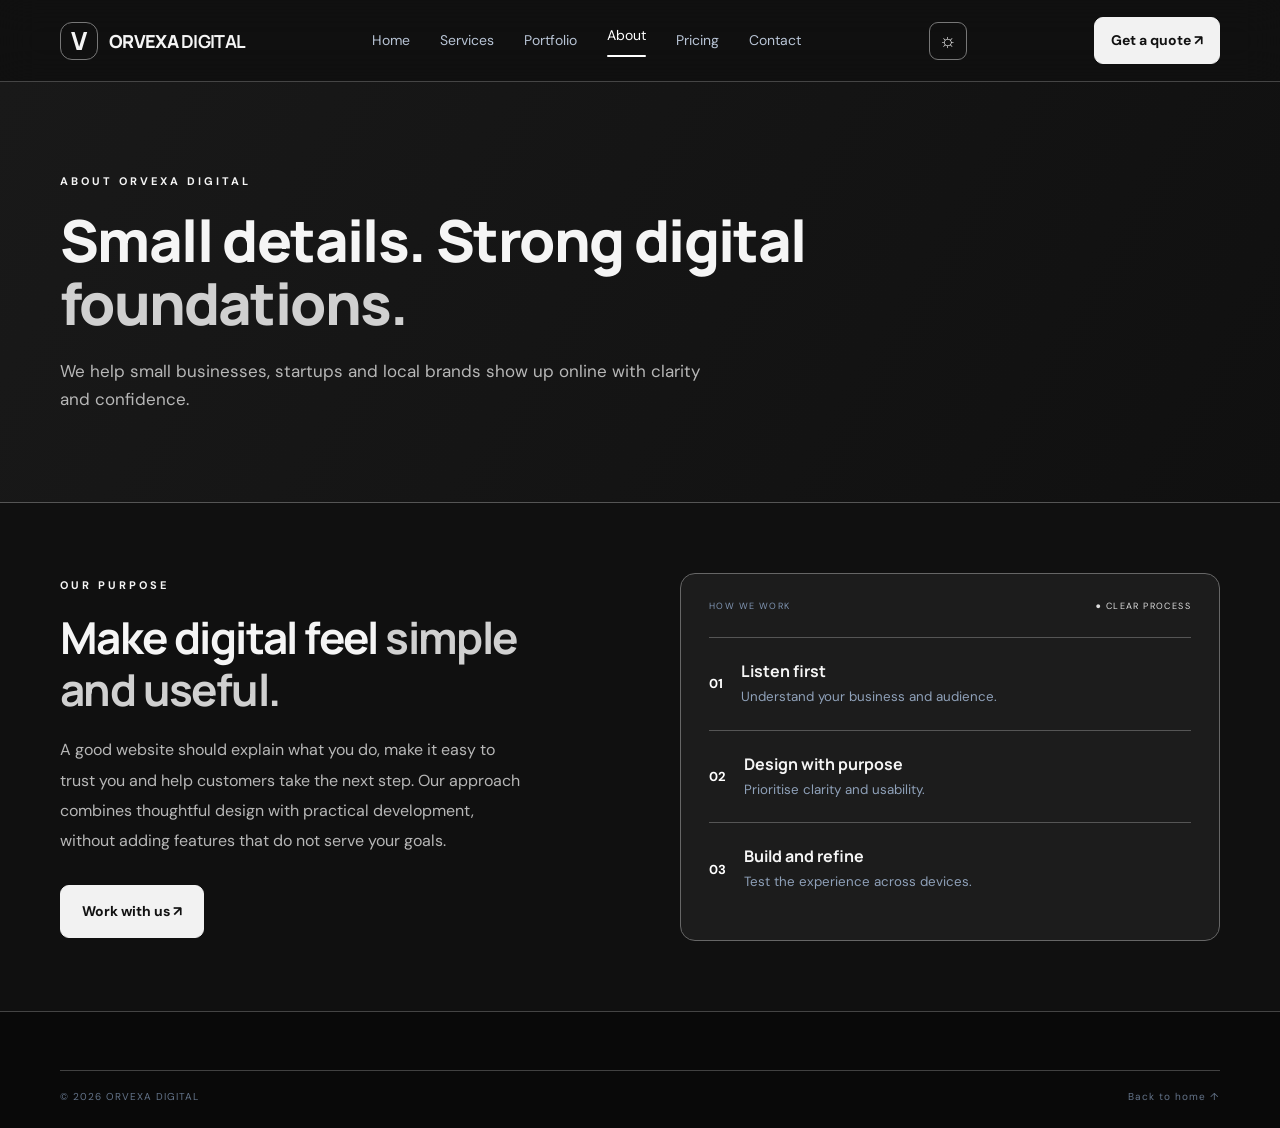
==== about.html @ 4637d547 "Refresh website live coding assets" ====
<!doctype html><html lang="en"><head><meta charset="utf-8"><meta name="viewport" content="width=device-width, initial-scale=1"><meta name="description" content="Learn about ORVEXA DIGITAL and our practical approach to clear, user-friendly websites for growing businesses."><meta name="theme-color" content="#111111"><meta property="og:type" content="website"><meta property="og:site_name" content="ORVEXA DIGITAL"><meta property="og:title" content="Learn about ORVEXA DIGITAL and our practical approach to clear, user-friendly websites for growing businesses"><meta property="og:description" content="Learn about ORVEXA DIGITAL and our practical approach to clear, user-friendly websites for growing businesses."><meta property="og:url" content="https://mobdev-jpg.github.io/business.web/about.html"><link rel="canonical" href="https://mobdev-jpg.github.io/business.web/about.html"><title>About | ORVEXA DIGITAL</title><link rel="stylesheet" href="style.css?v=20261104-live-code"><script src="script.js?v=20261104-live-code" defer></script></head><body><header class="site-header"><div class="container nav-wrap"><a class="brand" href="index.html"><span class="brand-mark">V</span><span>ORVEXA <b>DIGITAL</b></span></a><button class="menu-toggle" aria-label="Open menu" aria-expanded="false">☰</button><nav class="nav-links"><a href="index.html">Home</a><a href="services.html">Services</a><a href="portfolio.html">Portfolio</a><a class="active" href="about.html">About</a><a href="pricing.html">Pricing</a><a href="contact.html">Contact</a></nav><button class="theme-toggle" type="button" aria-label="Switch to light theme" title="Switch theme">☼</button><a class="button button-small" href="contact.html">Get a quote ↗</a></div></header><main><section class="page-hero"><div class="container"><p class="eyebrow">ABOUT ORVEXA DIGITAL</p><h1>Small details. Strong digital <em>foundations.</em></h1><p>We help small businesses, startups and local brands show up online with clarity and confidence.</p></div></section><section class="content-section"><div class="container split-feature"><div><p class="eyebrow">OUR PURPOSE</p><h2>Make digital feel <em>simple and useful.</em></h2><p class="muted">A good website should explain what you do, make it easy to trust you and help customers take the next step. Our approach combines thoughtful design with practical development, without adding features that do not serve your goals.</p><a class="button" href="contact.html">Work with us ↗</a></div><div class="feature-panel"><div class="feature-panel-top"><span>HOW WE WORK</span><span class="live-dot">● CLEAR PROCESS</span></div><div class="feature-line"><b>01</b><div><strong>Listen first</strong><small>Understand your business and audience.</small></div></div><div class="feature-line"><b>02</b><div><strong>Design with purpose</strong><small>Prioritise clarity and usability.</small></div></div><div class="feature-line"><b>03</b><div><strong>Build and refine</strong><small>Test the experience across devices.</small></div></div></div></div></section></main><footer class="site-footer"><div class="container footer-bottom"><span>© <span data-year></span> ORVEXA DIGITAL</span><a href="index.html">Back to home ↑</a></div></footer>
</body></html>
---- style.css ----
@import url('https://fonts.googleapis.com/css2?family=DM+Sans:wght@400;500;600;700&family=Manrope:wght@400;500;600;700;800&display=swap');
:root{--bg:#080d18;--panel:#0d1626;--panel2:#101d31;--line:rgba(153,183,226,.14);--text:#f4f7fc;--muted:#9aa9bf;--blue:#3b82f6;--cyan:#25c5ff;--max:1160px}*{box-sizing:border-box}html{scroll-behavior:smooth}body{margin:0;background:var(--bg);color:var(--text);font-family:'DM Sans',sans-serif;line-height:1.65}a{color:inherit;text-decoration:none}.container{width:min(var(--max),calc(100% - 48px));margin:auto}.site-header{height:82px;position:sticky;top:0;z-index:20;background:rgba(8,13,24,.86);backdrop-filter:blur(18px);border-bottom:1px solid var(--line)}.nav-wrap{height:100%;display:flex;align-items:center;justify-content:space-between;gap:28px}.brand{display:inline-flex;align-items:center;gap:11px;font:800 18px Manrope,sans-serif;letter-spacing:-.7px;white-space:nowrap}.brand b{color:#55a4ff}.brand-mark{display:grid;place-items:center;width:38px;height:38px;border:1px solid #24599a;border-radius:12px;color:#48a1ff;font:800 25px Manrope;box-shadow:0 0 22px #1676e833}.nav-links{display:flex;gap:30px;align-items:center}.nav-links a{font-size:14px;color:#b8c4d5;transition:.2s}.nav-links a:hover,.nav-links a.active{color:#fff}.nav-links a.active:after{content:'';display:block;height:2px;background:var(--cyan);border-radius:3px;margin-top:7px}.button{display:inline-flex;align-items:center;justify-content:center;gap:22px;padding:14px 21px;border-radius:9px;background:linear-gradient(110deg,#1675ed,#258fff);color:white;font-weight:700;font-size:14px;box-shadow:0 8px 30px #0878ee30;transition:transform .2s,box-shadow .2s}.button:hover{transform:translateY(-3px);box-shadow:0 12px 34px #0878ee55}.button-small{padding:11px 16px}.button-ghost{background:transparent;border:1px solid #52647e;box-shadow:none}.button-light{background:#fff;color:#0b1424;box-shadow:none}.menu-toggle{display:none;background:none;border:0;color:white;font-size:25px}.hero{position:relative;overflow:hidden;padding:92px 0 26px;background:radial-gradient(ellipse at 78% 42%,#0b3671 0,transparent 36%),linear-gradient(120deg,#080d18,#091426 65%,#08101e)}.hero:before{content:'';position:absolute;width:700px;height:700px;border:1px solid #1a5a9b33;border-radius:50%;right:-250px;top:-340px;box-shadow:0 0 0 60px #1a5a9b0c,0 0 0 120px #1a5a9b08}.hero-grid{display:grid;grid-template-columns:1.02fr .98fr;align-items:center;gap:48px;position:relative}.eyebrow{font-size:11px;font-weight:700;letter-spacing:3px;color:#4baaff;margin:0 0 18px}.eyebrow span{display:inline-block;width:7px;height:7px;border-radius:50%;background:var(--cyan);margin-right:8px;box-shadow:0 0 12px var(--cyan)}h1,h2,h3,p{margin-top:0}h1,h2,h3{font-family:Manrope,sans-serif;letter-spacing:-1.6px}h1{font-size:clamp(42px,5vw,66px);line-height:1.09;margin:0 0 22px;font-weight:800;max-width:650px}h1 em,h2 em{font-style:normal;color:#4ba4ff}h2{font-size:clamp(30px,3.6vw,44px);line-height:1.17;margin-bottom:17px}h3{letter-spacing:-.5px}.hero-text{color:#aab9ce;font-size:17px;max-width:540px;line-height:1.8}.button-row{display:flex;gap:13px;margin-top:30px;flex-wrap:wrap}.hero-proof{display:flex;align-items:center;gap:13px;color:#899bb4;font-size:12px;margin-top:34px}.proof-avatars{display:flex}.proof-avatars i{display:grid;place-items:center;width:27px;height:27px;border-radius:50%;border:2px solid #0b1424;background:#183a65;color:#a9d5ff;font-style:normal;font-size:10px;margin-left:-6px}.proof-avatars i:first-child{margin-left:0}.hero-art{min-height:420px;position:relative;display:grid;place-items:center}.orbit{position:absolute;border:1px solid #2a8eff28;border-radius:50%;transform:rotate(-22deg)}.orbit-one{width:470px;height:290px}.orbit-two{width:560px;height:350px}.browser-card{position:relative;width:min(100%,490px);padding:0;border:1px solid #3c9bff;border-radius:17px;background:#0b1423;overflow:hidden;transform:perspective(900px) rotateY(-8deg) rotateX(3deg);box-shadow:0 0 0 5px #2085ff12,0 0 55px #087dff44,20px 30px 80px #0008}.browser-top{height:49px;background:#14243b;border-bottom:1px solid var(--line);display:flex;align-items:center;gap:16px;padding:0 18px;color:#a9b9ce;font-size:11px}.browser-top b{margin-left:auto}.dots{display:flex;gap:6px}.dots i{width:9px;height:9px;border-radius:50%;background:#f16c68}.dots i:nth-child(2){background:#f1c45d}.dots i:nth-child(3){background:#4acb89}.browser-content{padding:23px}.fake-nav{display:flex;justify-content:space-between;color:#9eb3cf;font-size:9px}.fake-nav strong{color:#fff}.fake-layout{display:grid;grid-template-columns:1fr .8fr;gap:15px;align-items:center;padding:35px 0 24px}.fake-layout small{font-size:7px;color:#48aaff;letter-spacing:1px}.fake-layout h3{font-size:26px;line-height:1.15;margin:10px 0}.fake-layout p{font-size:9px;color:#8fa1bb}.fake-cta{display:block;width:85px;height:22px;background:linear-gradient(90deg,#1476f4,#37b4ff);border-radius:5px}.fake-photo{height:145px;border-radius:12px;background:linear-gradient(140deg,#1d64b4,#0e2341 60%,#163c69);display:grid;place-items:center;color:#7ac5ff;font-size:45px}.fake-stats{display:flex;gap:10px}.fake-stats i{height:42px;flex:1;border:1px solid var(--line);border-radius:7px;background:linear-gradient(90deg,#132744,#0c192c)}.float-tag{position:absolute;padding:10px 15px;border:1px solid #4d9fff55;border-radius:9px;background:#0b1b31;color:#d6eaff;font-size:11px;box-shadow:0 12px 30px #0005}.tag-top{top:37px;right:-5px}.tag-bottom{bottom:30px;left:0}.hero-bottom{display:flex;justify-content:space-between;border-top:1px solid var(--line);margin-top:64px;padding-top:20px;color:#63758f;font-size:10px;letter-spacing:2px;font-weight:700}.section{padding:92px 0}.section-soft{background:#0b1321;border-top:1px solid var(--line);border-bottom:1px solid var(--line)}.section-heading{display:flex;justify-content:space-between;align-items:end;margin-bottom:35px}.section-heading h2{max-width:610px;margin:0}.text-link,.service-card a{font-size:13px;color:#65b6ff;font-weight:700}.service-grid{display:grid;grid-template-columns:repeat(4,1fr);gap:16px}.service-card{padding:25px 23px 23px;border:1px solid var(--line);border-radius:13px;background:linear-gradient(145deg,#101c2e,#0a1220);transition:.25s}.service-card:hover{transform:translateY(-6px);border-color:#347ec6;box-shadow:0 18px 40px #0003}.card-icon{display:grid;place-items:center;width:46px;height:46px;border-radius:12px;background:#12315a;color:#52b4ff;font-size:25px;margin-bottom:28px}.card-no{font-size:9px;color:#6d88a8;letter-spacing:1.5px}.service-card h3{font-size:18px;margin:10px 0}.service-card p{color:var(--muted);font-size:13px;min-height:66px}.split-feature{display:grid;grid-template-columns:1fr 1fr;gap:80px;align-items:center}.split-feature>div:first-child{max-width:470px}.muted{color:var(--muted);line-height:1.9;margin:20px 0 28px}.feature-panel{border:1px solid #24466e;border-radius:15px;background:linear-gradient(145deg,#10233c,#0b1423);padding:25px 28px;box-shadow:0 20px 60px #0003}.feature-panel-top{display:flex;justify-content:space-between;font-size:9px;letter-spacing:1.4px;color:#8096b4;padding-bottom:23px;border-bottom:1px solid var(--line)}.live-dot{color:#61d7a2}.feature-line{display:flex;align-items:center;gap:18px;padding:22px 0;border-bottom:1px solid var(--line)}.feature-line:last-child{border:0}.feature-line>b{color:#54aaff;font-size:13px}.feature-line div{display:grid;gap:4px;flex:1}.feature-line strong{font:700 16px Manrope}.feature-line small{color:#8fa1b9}.feature-line>span{color:#5aaeff}.cta-section{padding:70px 0}.cta-box{display:flex;align-items:center;justify-content:space-between;gap:30px;padding:46px 52px;border-radius:18px;background:radial-gradient(circle at 80% 20%,#1c5da0,#0d2a50 50%,#102039);border:1px solid #2b70b4}.cta-box h2{max-width:650px;margin:0}.cta-box h2 em{color:#91d5ff}.site-footer{background:#060a12;border-top:1px solid var(--line);padding:58px 0 22px}.footer-grid{display:grid;grid-template-columns:1.5fr 1fr 1fr 1.2fr;gap:40px;padding-bottom:42px}.footer-grid>div{display:flex;flex-direction:column;align-items:flex-start;gap:10px}.footer-grid p{color:#8292aa;font-size:13px;max-width:250px;margin:8px 0}.footer-grid>div>b{font:700 13px Manrope;margin-bottom:8px}.footer-grid>div>a:not(.brand){color:#91a2ba;font-size:13px}.footer-cta{color:#59b3ff!important}.footer-bottom{border-top:1px solid var(--line);padding-top:18px;display:flex;justify-content:space-between;color:#64748a;font-size:10px;letter-spacing:1px}
.page-hero{padding:90px 0 72px;background:radial-gradient(ellipse at 80% 20%,#123d70,transparent 42%),#0a1322;border-bottom:1px solid var(--line)}.page-hero h1{font-size:clamp(40px,5vw,58px);max-width:800px}.page-hero p:not(.eyebrow){max-width:650px;color:var(--muted);font-size:17px}.content-section{padding:70px 0}.content-grid{display:grid;grid-template-columns:repeat(3,1fr);gap:18px}.content-card{padding:28px;border:1px solid var(--line);background:var(--panel);border-radius:13px}.content-card .card-icon{margin-bottom:18px}.content-card h3{font-size:20px}.content-card p,.content-card li{font-size:14px;color:var(--muted)}.content-card ul{padding-left:18px}.portfolio-card{overflow:hidden;padding:0}.portfolio-visual{height:190px;padding:20px;background:linear-gradient(135deg,#183d68,#101b2b);display:flex;align-items:end}.portfolio-visual span{font:800 30px Manrope;color:#dceeff}.portfolio-card>div:last-child{padding:23px}.price-card{position:relative}.price{font:800 38px Manrope;color:#fff;margin:14px 0}.price small{font:400 13px DM Sans;color:var(--muted)}.price-card.featured{border-color:#348cf1;box-shadow:0 0 35px #1478ec20}.contact-layout{display:grid;grid-template-columns:1.1fr .9fr;gap:30px}.contact-form{display:grid;gap:16px}.contact-form label{font-size:13px;color:#c8d4e4}.contact-form input,.contact-form select,.contact-form textarea{width:100%;padding:13px 14px;margin-top:7px;border:1px solid #2a3b53;border-radius:8px;background:#091321;color:white;font:14px DM Sans}.contact-form textarea{min-height:140px;resize:vertical}.contact-info{padding:30px;border-radius:13px;background:#102039;border:1px solid var(--line)}.contact-info p{color:var(--muted)}.notice{font-size:12px;color:#8294ad}.empty-link{color:#62b5ff}.button:focus-visible,a:focus-visible,button:focus-visible,input:focus-visible,textarea:focus-visible,select:focus-visible{outline:2px solid #56b6ff;outline-offset:3px}
@media(max-width:900px){.nav-links{gap:15px}.nav-links a{font-size:12px}.service-grid{grid-template-columns:repeat(2,1fr)}.hero-grid{gap:15px}.hero-art{min-height:350px}.footer-grid{grid-template-columns:repeat(2,1fr)}}@media(max-width:680px){.container{width:min(100% - 32px,var(--max))}.site-header{height:70px}.menu-toggle{display:block;margin-left:auto}.nav-wrap>.button{display:none}.nav-links{display:none;position:absolute;top:70px;left:0;right:0;padding:20px 24px;background:#0b1423;border-bottom:1px solid var(--line);flex-direction:column;align-items:stretch;gap:16px}.nav-links.open{display:flex}.nav-links a{font-size:15px}.nav-links a.active:after{display:none}.hero{padding:68px 0 22px}.hero-grid{grid-template-columns:1fr}.hero-art{min-height:310px;margin-top:10px}.browser-card{max-width:430px}.hero-bottom{margin-top:38px;gap:10px;flex-wrap:wrap;font-size:8px}.section{padding:68px 0}.section-heading{display:block}.section-heading .text-link{display:inline-block;margin-top:18px}.service-grid,.content-grid{grid-template-columns:1fr}.service-card p{min-height:0}.split-feature,.contact-layout{grid-template-columns:1fr;gap:30px}.cta-box{padding:30px 24px;align-items:flex-start;flex-direction:column}.footer-grid{grid-template-columns:1fr 1fr;gap:28px}.footer-bottom{gap:12px;flex-direction:column}.page-hero{padding:65px 0 50px}}@media(prefers-reduced-motion:reduce){*{scroll-behavior:auto!important;transition:none!important}}
/* Dedicated homepage service descriptions */
.service-card{display:flex;flex-direction:column;align-items:flex-start;min-height:100%}.service-card p{min-height:0;line-height:1.75}.service-details{list-style:none;padding:0;margin:0 0 22px;display:grid;gap:8px;color:#8fa5c0;font-size:11px}.service-details li{position:relative;padding-left:16px}.service-details li:before{content:'✓';position:absolute;left:0;color:#55b5ff;font-weight:700}.service-card>a{margin-top:auto;padding-top:4px}.content-card[id]{scroll-margin-top:105px}.content-card[id] p{line-height:1.8}
@media(max-width:680px){.service-card{min-height:0}.service-details{font-size:12px}}

/* ORVEXA monochrome design system — visible structure in both themes */
:root{color-scheme:dark;--bg:#101010;--panel:#181818;--panel2:#202020;--line:#414141;--text:#f5f5f5;--muted:#b7b7b7;--blue:#f5f5f5;--cyan:#ffffff;--max:1160px}
body{background:var(--bg);color:var(--text)}
.site-header{background:rgba(16,16,16,.94);border-bottom:1px solid #454545}
.brand b,.brand-mark,.eyebrow,.text-link,.service-card a,.empty-link{color:var(--text)}
.brand-mark{border-color:#777;box-shadow:none}
.button{background:#f2f2f2;color:#111;box-shadow:none;border:1px solid #f2f2f2}
.button:hover{background:#d8d8d8;box-shadow:none}
.button-ghost{background:transparent;color:var(--text);border:1px solid #777}
.button-light{background:#fff;color:#111;border:1px solid #fff}
.hero{background:linear-gradient(120deg,#101010,#171717 65%,#101010)}
.hero:before{border-color:#555;box-shadow:0 0 0 60px #ffffff08,0 0 0 120px #ffffff05}
.eyebrow span{background:#eee;box-shadow:none}
h1 em,h2 em{color:#d0d0d0}
.hero-text,.muted,.service-card p,.content-card p,.content-card li{color:var(--muted)}
.proof-avatars i{background:#303030;color:#fff;border-color:#111}
.orbit{border-color:#555}
.browser-card{border-color:#777;background:#161616;box-shadow:0 0 0 5px #ffffff0a,0 20px 60px #0009}
.browser-top{background:#252525}
.dots i,.dots i:nth-child(2),.dots i:nth-child(3){background:#aaa}
.fake-layout small,.fake-layout p{color:#bbb}
.fake-cta{background:#eee}
.fake-photo{background:linear-gradient(140deg,#555,#242424 60%,#3b3b3b);color:#fff}
.fake-stats i{background:#292929}
.float-tag{border-color:#777;background:#242424;color:#fff}
.hero-bottom{border-color:#555;color:#aaa}
.section-soft{background:#171717;border-color:#444}
.service-card,.content-card{background:#1b1b1b;border:1px solid #555}
.service-card:hover{border-color:#aaa;box-shadow:0 18px 40px #0005}
.card-icon{background:#303030;color:#fff;border:1px solid #666}
.card-no{color:#aaa}
.service-details{color:#ccc}
.service-details li:before{color:#fff}
.feature-panel{border-color:#666;background:#1c1c1c;box-shadow:none}
.feature-panel-top,.feature-line{border-color:#555}
.live-dot{color:#ddd}
.feature-line>b,.feature-line>span{color:#fff}
.cta-box{background:linear-gradient(120deg,#292929,#171717);border:1px solid #666}
.cta-box h2 em{color:#ddd}
.site-footer{background:#090909;border-color:#444}
.footer-grid p,.footer-grid>div>a:not(.brand){color:#bbb}
.footer-cta{color:#fff!important}
.page-hero{background:linear-gradient(120deg,#191919,#101010);border-color:#555}
.portfolio-visual,.portfolio-card .portfolio-visual{background:linear-gradient(135deg,#4a4a4a,#191919)!important}
.price{color:#fff}
.price-card.featured{border-color:#ddd;box-shadow:0 0 0 1px #ddd}
.contact-form input,.contact-form select,.contact-form textarea{background:#111;color:#fff;border-color:#666}
.contact-info{background:#1b1b1b;border-color:#666}
.contact-info hr{border-color:#555!important}
.notice{color:#bbb}
.theme-toggle{display:grid;place-items:center;width:38px;height:38px;border:1px solid #777;border-radius:9px;background:transparent;color:var(--text);font-size:19px;cursor:pointer;flex:0 0 auto}
.theme-toggle:hover{background:#333}
:focus-visible{outline:2px solid #fff;outline-offset:3px}
body[data-theme="light"]{color-scheme:light;--bg:#fff;--panel:#fff;--panel2:#f4f4f4;--line:#c8c8c8;--text:#171717;--muted:#555;background:#fff;color:#171717}
body[data-theme="light"] .site-header{background:rgba(255,255,255,.95);border-color:#d0d0d0}
body[data-theme="light"] .nav-links a{color:#444}
body[data-theme="light"] .nav-links a:hover,body[data-theme="light"] .nav-links a.active{color:#111}
body[data-theme="light"] .nav-links a.active:after{background:#111}
body[data-theme="light"] .hero,body[data-theme="light"] .page-hero{background:linear-gradient(120deg,#fff,#f1f1f1);border-color:#ccc}
body[data-theme="light"] .hero:before{border-color:#ccc;box-shadow:0 0 0 60px #00000006,0 0 0 120px #00000004}
body[data-theme="light"] .eyebrow,body[data-theme="light"] .brand b,body[data-theme="light"] .brand-mark,body[data-theme="light"] .text-link,body[data-theme="light"] .service-card a,body[data-theme="light"] .empty-link{color:#222}
body[data-theme="light"] .eyebrow span{background:#222}
body[data-theme="light"] h1 em,body[data-theme="light"] h2 em{color:#555}
body[data-theme="light"] .hero-text,body[data-theme="light"] .muted,body[data-theme="light"] .service-card p,body[data-theme="light"] .content-card p,body[data-theme="light"] .content-card li{color:#555}
body[data-theme="light"] .proof-avatars i{background:#ddd;color:#111;border-color:#fff}
body[data-theme="light"] .orbit{border-color:#bbb}
body[data-theme="light"] .browser-card{background:#fff;border-color:#aaa;box-shadow:0 16px 50px #0002}
body[data-theme="light"] .browser-top{background:#eee;color:#333;border-color:#ccc}
body[data-theme="light"] .dots i,body[data-theme="light"] .dots i:nth-child(2),body[data-theme="light"] .dots i:nth-child(3){background:#888}
body[data-theme="light"] .fake-nav,body[data-theme="light"] .fake-nav strong{color:#222}
body[data-theme="light"] .fake-layout small,body[data-theme="light"] .fake-layout p{color:#555}
body[data-theme="light"] .fake-cta{background:#222}
body[data-theme="light"] .fake-photo{background:linear-gradient(140deg,#bbb,#eee 60%,#888);color:#222}
body[data-theme="light"] .fake-stats i{background:#f2f2f2;border-color:#ccc}
body[data-theme="light"] .float-tag{background:#fff;color:#222;border-color:#aaa}
body[data-theme="light"] .hero-bottom{border-color:#ccc;color:#666}
body[data-theme="light"] .section-soft{background:#f4f4f4;border-color:#ccc}
body[data-theme="light"] .service-card,body[data-theme="light"] .content-card{background:#fff;border-color:#bbb}
body[data-theme="light"] .service-card:hover{border-color:#555;box-shadow:0 12px 30px #0001}
body[data-theme="light"] .card-icon{background:#eee;color:#222;border-color:#bbb}
body[data-theme="light"] .card-no,body[data-theme="light"] .service-details{color:#555}
body[data-theme="light"] .service-details li:before{color:#111}
body[data-theme="light"] .feature-panel{background:#fff;border-color:#bbb}
body[data-theme="light"] .feature-panel-top,body[data-theme="light"] .feature-line{border-color:#ddd}
body[data-theme="light"] .feature-line>b,body[data-theme="light"] .feature-line>span{color:#222}
body[data-theme="light"] .live-dot{color:#444}
body[data-theme="light"] .cta-box{background:linear-gradient(120deg,#eee,#fff);border-color:#bbb}
body[data-theme="light"] .cta-box h2 em{color:#555}
body[data-theme="light"] .site-footer{background:#f4f4f4;border-color:#ccc}
body[data-theme="light"] .footer-grid p,body[data-theme="light"] .footer-grid>div>a:not(.brand){color:#555}
body[data-theme="light"] .footer-cta{color:#111!important}
body[data-theme="light"] .button{background:#171717;color:#fff;border-color:#171717}
body[data-theme="light"] .button:hover{background:#444}
body[data-theme="light"] .button-ghost{background:transparent;color:#111;border-color:#777}
body[data-theme="light"] .button-light{background:#171717;color:#fff;border-color:#171717}
body[data-theme="light"] .theme-toggle{color:#111;border-color:#888}
body[data-theme="light"] .theme-toggle:hover{background:#eee}
body[data-theme="light"] .portfolio-visual,body[data-theme="light"] .portfolio-card .portfolio-visual{background:linear-gradient(135deg,#ddd,#888)!important}
body[data-theme="light"] .portfolio-visual span{color:#111}
body[data-theme="light"] .price{color:#111}
body[data-theme="light"] .price-card.featured{border-color:#444;box-shadow:0 0 0 1px #444}
body[data-theme="light"] .contact-form input,body[data-theme="light"] .contact-form select,body[data-theme="light"] .contact-form textarea{background:#fff;color:#111;border-color:#aaa}
body[data-theme="light"] .contact-info{background:#f4f4f4;border-color:#bbb}
body[data-theme="light"] .contact-info hr{border-color:#ccc!important}
body[data-theme="light"] .notice{color:#555}
body[data-theme="light"] .menu-toggle{color:#111}
@media(max-width:680px){.theme-toggle{margin-left:0}body[data-theme="light"] .nav-links{background:#fff;border-color:#ccc}}

/* Client feedback section */
.reviews-section{border-top:1px solid #555;border-bottom:1px solid #555;background:#151515}
.review-count{font-size:10px;letter-spacing:1.5px;color:#aaa;border:1px solid #666;padding:9px 12px;border-radius:7px}
.reviews-empty{max-width:760px;margin:0 auto;text-align:center;padding:38px 34px;border:1px solid #666;border-radius:14px;background:#1c1c1c}
.review-stars{font-size:21px;letter-spacing:7px;color:#eee;margin-bottom:15px}
.reviews-empty h3{font-size:24px;margin-bottom:10px}
.reviews-empty p{max-width:590px;margin:0 auto 22px;color:#bbb;font-size:14px}
body[data-theme="light"] .reviews-section{background:#f4f4f4;border-color:#ccc}
body[data-theme="light"] .review-count{color:#555;border-color:#aaa}
body[data-theme="light"] .reviews-empty{background:#fff;border-color:#bbb}
body[data-theme="light"] .review-stars{color:#222}
body[data-theme="light"] .reviews-empty p{color:#555}
@media(max-width:680px){.reviews-empty{padding:28px 18px}.section-heading{gap:14px}.review-count{display:inline-block;margin-top:15px}}

/* On-site client review form and review cards */
.reviews-section{background:#151515;border-top:1px solid #555;border-bottom:1px solid #555}
.reviews-layout{display:grid;grid-template-columns:260px minmax(0,1fr);gap:22px;align-items:start}
.reviews-summary,.review-form,.review-card,.reviews-empty{border:1px solid #555;border-radius:13px;background:#1c1c1c}
.reviews-summary{padding:26px;display:flex;flex-direction:column;align-items:flex-start;gap:10px}
.review-summary-number{font:800 46px Manrope,sans-serif;line-height:1;color:#fff}
.reviews-summary>strong{font:700 13px Manrope,sans-serif}
.review-summary-divider{display:block;width:100%;height:1px;background:#555;margin:8px 0}
.reviews-summary p,.review-card p,.reviews-empty p{color:#bbb;font-size:13px;line-height:1.75;margin:0}
.summary-write-button,.review-cancel{border:1px solid #777;background:transparent;color:var(--text);padding:10px 13px;border-radius:8px;font:600 12px 'DM Sans',sans-serif;cursor:pointer}
.summary-write-button{width:100%;margin-top:8px}
.summary-write-button:hover,.review-cancel:hover,.review-close:hover{background:#333}
.reviews-main{display:grid;gap:16px;min-width:0}
.reviews-list{display:grid;grid-template-columns:repeat(2,minmax(0,1fr));gap:14px}
.reviews-empty{grid-column:1/-1;text-align:center;padding:38px 24px}
.reviews-empty h3{font-size:21px;margin:8px 0}
.review-stars{color:#eee;letter-spacing:4px;font-size:17px;margin-bottom:8px}
.review-card{padding:21px;min-width:0}
.review-card-top{display:flex;justify-content:space-between;align-items:center;gap:10px;margin-bottom:12px}
.review-card-name{font:700 14px Manrope,sans-serif;overflow-wrap:anywhere}
.review-card-rating{font-size:13px;letter-spacing:2px;white-space:nowrap;color:#eee}
.review-card-date{font-size:10px;color:#999;margin-top:13px}
.review-form{padding:24px;display:grid;gap:17px}
.review-form[hidden]{display:none}
.review-form-heading{display:flex;justify-content:space-between;align-items:flex-start}
.review-form-heading .eyebrow{margin-bottom:7px}
.review-form-heading h3{font-size:23px;margin:0}
.review-close{width:34px;height:34px;border:1px solid #777;border-radius:8px;background:transparent;color:var(--text);font-size:22px;cursor:pointer}
.review-label{display:grid;gap:7px;font-size:13px;font-weight:600;color:var(--text)}
.review-label input,.review-label textarea{width:100%;padding:12px 13px;border:1px solid #666;border-radius:8px;background:#111;color:#fff;font:14px 'DM Sans',sans-serif}
.review-label textarea{resize:vertical;min-height:110px}
.rating-fieldset{margin:0;padding:0;border:0}
.rating-fieldset legend{font-size:13px;font-weight:600;margin-bottom:9px}
.rating-options{display:flex;gap:8px;flex-wrap:wrap}
.rating-options label{cursor:pointer}
.rating-options input{position:absolute;opacity:0;width:1px;height:1px}
.rating-options span{display:block;border:1px solid #666;border-radius:7px;padding:8px 12px;color:#ccc;font-size:13px}
.rating-options input:checked+span{background:#eee;color:#111;border-color:#eee}
.rating-options input:focus-visible+span{outline:2px solid #fff;outline-offset:3px}
.review-form-actions{display:flex;align-items:center;gap:12px;flex-wrap:wrap}
.review-storage-note{font-size:11px;color:#aaa;margin:0;line-height:1.6}
body[data-theme="light"] .reviews-section{background:#f4f4f4;border-color:#ccc}
body[data-theme="light"] .reviews-summary,body[data-theme="light"] .review-form,body[data-theme="light"] .review-card,body[data-theme="light"] .reviews-empty{background:#fff;border-color:#bbb}
body[data-theme="light"] .review-summary-number,body[data-theme="light"] .review-stars,body[data-theme="light"] .review-card-rating{color:#111}
body[data-theme="light"] .review-summary-divider{background:#ddd}
body[data-theme="light"] .reviews-summary p,body[data-theme="light"] .review-card p,body[data-theme="light"] .reviews-empty p,body[data-theme="light"] .review-storage-note{color:#555}
body[data-theme="light"] .summary-write-button,body[data-theme="light"] .review-cancel,body[data-theme="light"] .review-close{color:#111;border-color:#888}
body[data-theme="light"] .summary-write-button:hover,body[data-theme="light"] .review-cancel:hover,body[data-theme="light"] .review-close:hover{background:#eee}
body[data-theme="light"] .review-label{color:#222}
body[data-theme="light"] .review-label input,body[data-theme="light"] .review-label textarea{background:#fff;color:#111;border-color:#aaa}
body[data-theme="light"] .rating-options span{color:#444;border-color:#aaa}
body[data-theme="light"] .rating-options input:checked+span{background:#171717;color:#fff;border-color:#171717}
body[data-theme="light"] .rating-options input:focus-visible+span{outline-color:#111}
@media(max-width:760px){.reviews-layout{grid-template-columns:1fr}.reviews-summary{display:grid;grid-template-columns:auto 1fr;align-items:center}.review-summary-number{grid-row:span 2}.review-summary-divider{grid-column:1/-1}.reviews-summary p,.summary-write-button{grid-column:1/-1}.reviews-list{grid-template-columns:1fr}}
@media(max-width:680px){.review-form{padding:19px}.review-write-trigger{margin-top:18px}}

/* Full-bleed monochrome web-design hero image */
.hero{background-image:linear-gradient(90deg,rgba(0,0,0,.91) 0%,rgba(0,0,0,.78) 47%,rgba(0,0,0,.52) 100%),url('https://images.pexels.com/photos/34317747/pexels-photo-34317747.jpeg?auto=compress&cs=tinysrgb&w=2400');background-size:cover;background-position:center 48%;background-repeat:no-repeat}
.hero:before{border-color:#ffffff20;box-shadow:0 0 0 60px #ffffff08,0 0 0 120px #ffffff05}
.hero-art{filter:drop-shadow(0 18px 35px #0008)}
.hero-bottom{border-color:#ffffff55;color:#e0e0e0}
body[data-theme="light"] .hero{background-image:linear-gradient(90deg,rgba(255,255,255,.92) 0%,rgba(255,255,255,.83) 47%,rgba(255,255,255,.64) 100%),url('https://images.pexels.com/photos/34317747/pexels-photo-34317747.jpeg?auto=compress&cs=tinysrgb&w=2400');background-size:cover;background-position:center 48%}
body[data-theme="light"] .hero-bottom{border-color:#999;color:#444}
.outcomes-section{background:var(--bg)}
.section-intro{max-width:340px;color:var(--muted);font-size:14px;line-height:1.8;margin:0 0 4px}
.outcomes-grid{display:grid;grid-template-columns:repeat(3,minmax(0,1fr));gap:14px}
.outcome-card{border:1px solid #555;border-radius:13px;padding:26px;background:#1b1b1b;min-height:220px}
.outcome-number{font:700 11px Manrope,sans-serif;letter-spacing:2px;color:#999}
.outcome-card h3{font-size:19px;line-height:1.35;margin:28px 0 10px}
.outcome-card p,.process-step p{font-size:13px;line-height:1.8;color:var(--muted);margin:0}
.process-section{background:#171717;border-top:1px solid #444;border-bottom:1px solid #444}
.process-grid{display:grid;grid-template-columns:repeat(4,minmax(0,1fr));border-top:1px solid #555;border-bottom:1px solid #555}
.process-step{padding:25px 22px;border-right:1px solid #555}
.process-step:last-child{border-right:0}
.process-step>span{font-size:10px;letter-spacing:1.8px;color:#aaa}
.process-step h3{font-size:18px;margin:24px 0 9px}
body[data-theme="light"] .outcome-card{background:#fff;border-color:#bbb}
body[data-theme="light"] .outcome-number,body[data-theme="light"] .process-step>span{color:#555}
body[data-theme="light"] .process-section{background:#f3f3f3;border-color:#ccc}
body[data-theme="light"] .process-grid,body[data-theme="light"] .process-step{border-color:#ccc}
body[data-theme="light"] .outcome-card p,body[data-theme="light"] .process-step p{color:#555}
@media(max-width:800px){.outcomes-grid{grid-template-columns:1fr 1fr}.process-grid{grid-template-columns:1fr 1fr}.process-step:nth-child(2){border-right:0}.process-step:nth-child(-n+2){border-bottom:1px solid #555}}
@media(max-width:560px){.outcomes-grid,.process-grid{grid-template-columns:1fr}.outcome-card{min-height:0}.process-step{border-right:0;border-bottom:1px solid #555}.process-step:last-child{border-bottom:0}.process-step:nth-child(2){border-bottom:1px solid #555}}


/* Live workspace video and refined browser-card hover interaction */
.hero{isolation:isolate;background-color:#101010}
.hero-work-video{position:absolute;inset:0;width:100%;height:100%;object-fit:cover;object-position:center 52%;z-index:0;filter:grayscale(1) brightness(.62);pointer-events:none}
.hero-video-shade{position:absolute;inset:0;z-index:1;pointer-events:none;background:linear-gradient(90deg,rgba(0,0,0,.82) 0%,rgba(0,0,0,.67) 42%,rgba(0,0,0,.44) 100%),linear-gradient(0deg,rgba(0,0,0,.36),transparent 42%,rgba(0,0,0,.2))}
.hero:before{z-index:1;pointer-events:none}
.hero-grid,.hero-bottom{position:relative;z-index:2}
.browser-card{transition:transform .42s cubic-bezier(.2,.75,.25,1),box-shadow .42s ease,border-color .42s ease}
.float-tag{transition:transform .32s ease,background .32s ease,border-color .32s ease,box-shadow .32s ease}
@media(hover:hover) and (prefers-reduced-motion:no-preference){
 .browser-card:hover{transform:perspective(900px) rotateY(-5deg) rotateX(2deg) translateY(-10px) scale(1.018);border-color:#cfcfcf;box-shadow:0 0 0 6px #ffffff12,0 0 72px #ffffff25,24px 34px 85px #000b}
 .browser-card:hover .fake-photo{filter:brightness(1.16)}
 .float-tag:hover{transform:translateY(-6px) scale(1.04);background:#333;border-color:#ddd;box-shadow:0 18px 36px #0008}
 .tag-top:hover{transform:translateY(-8px) scale(1.05) rotate(1deg)}
 .tag-bottom:hover{transform:translateY(-6px) scale(1.04) rotate(-1deg)}
}
body[data-theme="light"] .hero-work-video{filter:grayscale(1) brightness(.88)}
body[data-theme="light"] .hero-video-shade{background:linear-gradient(90deg,rgba(255,255,255,.84) 0%,rgba(255,255,255,.72) 47%,rgba(255,255,255,.56) 100%),linear-gradient(0deg,rgba(255,255,255,.18),transparent 46%)}
@media(max-width:680px){.hero-work-video{object-position:55% center}.hero-video-shade{background:linear-gradient(90deg,rgba(0,0,0,.78),rgba(0,0,0,.48))}}
@media(prefers-reduced-motion:reduce){.hero-work-video{display:none}.browser-card,.float-tag{transition:none}}


/* Richer cinematic backdrop for the live-workspace hero */
.hero{background-color:#090909;background-image:radial-gradient(ellipse at 76% 40%,rgba(255,255,255,.12),transparent 33%),radial-gradient(ellipse at 48% 92%,rgba(170,170,170,.08),transparent 42%),linear-gradient(115deg,#090909 0%,#171717 52%,#090909 100%)}
.hero-glow{position:absolute;z-index:1;pointer-events:none;width:min(58vw,760px);height:min(58vw,760px);right:1%;top:2%;border-radius:50%;background:radial-gradient(circle,rgba(255,255,255,.16) 0%,rgba(210,210,210,.08) 34%,rgba(255,255,255,.025) 52%,transparent 72%);filter:blur(12px)}
.hero:after{content:"";position:absolute;inset:0;z-index:1;pointer-events:none;background-image:linear-gradient(rgba(255,255,255,.045) 1px,transparent 1px),linear-gradient(90deg,rgba(255,255,255,.045) 1px,transparent 1px);background-size:54px 54px;opacity:.42;mask-image:linear-gradient(90deg,transparent 3%,rgba(0,0,0,.45) 34%,#000 100%)}
.hero-video-shade{background:linear-gradient(90deg,rgba(0,0,0,.88) 0%,rgba(0,0,0,.74) 38%,rgba(0,0,0,.52) 100%),linear-gradient(0deg,rgba(0,0,0,.5),transparent 38%,rgba(0,0,0,.28))}
.hero-art{filter:drop-shadow(0 22px 48px rgba(0,0,0,.72))}
.float-tag{display:flex;align-items:center;gap:11px;min-width:224px;padding:11px 15px;border:1px solid rgba(255,255,255,.48);border-radius:12px;background:linear-gradient(145deg,rgba(43,43,43,.96),rgba(18,18,18,.94));color:#f7f7f7;backdrop-filter:blur(16px);-webkit-backdrop-filter:blur(16px);box-shadow:0 15px 40px rgba(0,0,0,.48)}
.float-tag-icon{display:grid;place-items:center;flex:0 0 31px;width:31px;height:31px;border:1px solid #777;border-radius:9px;background:linear-gradient(145deg,#505050,#202020);color:#fff;font-size:16px}
.float-tag-copy{display:grid;gap:2px;white-space:nowrap}
.float-tag-copy strong{font:700 11px Manrope,sans-serif;letter-spacing:.05px;color:#fff}
.float-tag-copy small{font:500 9px 'DM Sans',sans-serif;color:#c3c3c3}
.tag-top{top:34px;right:-16px}
.tag-bottom{bottom:26px;left:-15px}
@keyframes feature-card-float{0%,100%{translate:0 0}50%{translate:0 -7px}}
@media(hover:hover) and (prefers-reduced-motion:no-preference){
 .tag-top{animation:feature-card-float 6s ease-in-out infinite}
 .tag-bottom{animation:feature-card-float 7s ease-in-out -2s infinite}
 .float-tag:hover{animation-play-state:paused;transform:translateY(-8px) scale(1.045);background:linear-gradient(145deg,rgba(64,64,64,.98),rgba(23,23,23,.98));border-color:#fff;box-shadow:0 22px 50px rgba(0,0,0,.62),0 0 25px rgba(255,255,255,.1)}
}
body[data-theme="light"] .hero{background-color:#f4f4f4;background-image:radial-gradient(ellipse at 76% 40%,rgba(0,0,0,.09),transparent 34%),linear-gradient(115deg,#ededed 0%,#fff 52%,#e8e8e8 100%)}
body[data-theme="light"] .hero-glow{background:radial-gradient(circle,rgba(255,255,255,.9),rgba(255,255,255,.4) 48%,transparent 72%)}
body[data-theme="light"] .hero:after{background-image:linear-gradient(rgba(0,0,0,.055) 1px,transparent 1px),linear-gradient(90deg,rgba(0,0,0,.055) 1px,transparent 1px)}
body[data-theme="light"] .hero-video-shade{background:linear-gradient(90deg,rgba(255,255,255,.82) 0%,rgba(255,255,255,.72) 42%,rgba(255,255,255,.48) 100%),linear-gradient(0deg,rgba(255,255,255,.24),transparent 44%)}
body[data-theme="light"] .float-tag{background:linear-gradient(145deg,rgba(255,255,255,.97),rgba(235,235,235,.95));border-color:#777;color:#111;box-shadow:0 14px 34px rgba(0,0,0,.2)}
body[data-theme="light"] .float-tag-icon{background:linear-gradient(145deg,#444,#171717);color:#fff;border-color:#777}
body[data-theme="light"] .float-tag-copy strong{color:#111}
body[data-theme="light"] .float-tag-copy small{color:#555}
@media(max-width:680px){.hero-glow{width:100vw;height:100vw;right:-32%;top:4%}.hero:after{background-size:42px 42px;opacity:.26}.float-tag{min-width:0;padding:8px 10px;gap:8px}.float-tag-icon{flex-basis:26px;width:26px;height:26px;font-size:13px}.float-tag-copy strong{font-size:9px}.float-tag-copy small{font-size:8px}.tag-top{top:3px;right:0}.tag-bottom{bottom:5px;left:0}}
@media(prefers-reduced-motion:reduce){.tag-top,.tag-bottom{animation:none}}


/* Front-facing coding workspace with a right-side coffee detail */
.hero-work-video{object-position:center 54%;filter:grayscale(1) brightness(.55) contrast(1.08);transform:scale(1.015);backface-visibility:hidden}
.hero-video-shade{background:linear-gradient(90deg,rgba(0,0,0,.82) 0%,rgba(0,0,0,.62) 48%,rgba(0,0,0,.53) 100%),linear-gradient(0deg,rgba(0,0,0,.42),transparent 42%,rgba(0,0,0,.22))}
.hero-coffee-cup{position:absolute;z-index:2;right:2.5%;bottom:9%;width:clamp(92px,12vw,158px);pointer-events:none;filter:drop-shadow(0 22px 18px rgba(0,0,0,.52));opacity:.88;transform:rotate(-4deg)}
.hero-coffee-cup svg{display:block;width:100%;height:auto;overflow:visible}
.coffee-steam{position:absolute;z-index:2;top:-15%;width:13px;height:42px;border-left:2px solid rgba(235,235,235,.7);border-radius:50%;filter:blur(.2px);opacity:0;animation:coffee-steam-rise 3.2s ease-in-out infinite}
.steam-one{left:36%;animation-delay:.1s}
.steam-two{left:53%;height:34px;animation-delay:1.1s}
.steam-three{left:66%;height:38px;animation-delay:2.05s}
@keyframes coffee-steam-rise{0%{opacity:0;transform:translateY(12px) scaleX(.7) rotate(9deg)}25%{opacity:.58}75%{opacity:.36}100%{opacity:0;transform:translateY(-25px) scaleX(1.25) rotate(-9deg)}}

/* Code editor card: live lines are typed by script.js, line-by-line */
.code-card{width:min(100%,510px);padding:0;border:1px solid #777;border-radius:17px;overflow:hidden;background:rgba(15,15,15,.97);transform:perspective(1000px) rotateY(-5deg) rotateX(2deg);box-shadow:0 0 0 5px #ffffff0b,0 0 62px #000a,20px 30px 80px #000b}
.code-browser-top{height:43px;background:#242424;border-bottom:1px solid #444}
.code-browser-top .dots i{background:#888!important}
.code-live-indicator{display:flex;align-items:center;gap:6px;margin-left:auto;font:700 8px 'DM Sans',sans-serif;letter-spacing:1px;color:#ddd}
.code-live-indicator i{width:6px;height:6px;border-radius:50%;background:#eee;box-shadow:0 0 8px #fff;animation:code-live-pulse 1.8s ease infinite}
@keyframes code-live-pulse{50%{opacity:.35;box-shadow:0 0 1px #fff}}
.code-workspace{display:grid;grid-template-columns:104px minmax(0,1fr);min-height:252px}
.code-file-rail{position:relative;display:flex;flex-direction:column;gap:13px;padding:18px 10px;background:#171717;border-right:1px solid #3d3d3d;color:#a6a6a6;font:9px 'DM Sans',sans-serif}
.code-file-rail small{font-size:8px;font-weight:700;letter-spacing:1.2px;color:#888;margin-bottom:3px}
.code-file-rail strong{font-size:9px;color:#ddd}
.code-file-rail>span{white-space:nowrap;overflow:hidden;text-overflow:ellipsis}
.code-file-rail .selected-file{color:#fff;background:#333;border-radius:4px;padding:5px 4px}
.code-rail-bottom{display:flex;align-items:center;gap:6px;margin-top:auto;padding-top:10px;border-top:1px solid #383838;color:#888;font-size:7px;letter-spacing:.8px}
.code-rail-bottom i{width:5px;height:5px;border-radius:50%;background:#ddd}
.code-editor-pane{min-width:0;display:flex;flex-direction:column;background:#111}
.code-tabbar{height:34px;display:flex;align-items:stretch;background:#1c1c1c;border-bottom:1px solid #393939;overflow:hidden}
.code-tabbar span{display:flex;align-items:center;padding:0 10px;border-right:1px solid #383838;color:#858585;font:8px 'DM Sans',sans-serif;white-space:nowrap}
.code-tabbar span.active{background:#111;color:#eee;border-top:2px solid #eee}
.code-editor-body{display:grid;grid-template-columns:26px minmax(0,1fr);min-height:183px;max-height:183px;overflow:hidden;padding:12px 10px 9px 0}
.code-line-numbers{display:flex;flex-direction:column;overflow:hidden;text-align:right;padding-right:8px;color:#666;font:9px/1.7 ui-monospace,SFMono-Regular,Consolas,monospace;user-select:none}
.code-stream{display:block;min-width:0;max-height:100%;overflow:hidden;margin:0;color:#d8d8d8;font:9px/1.7 ui-monospace,SFMono-Regular,Consolas,monospace;white-space:pre;tab-size:2}
.code-stream code{display:block;white-space:pre}
.code-line{display:block;min-height:1.7em;overflow:hidden}
.code-line.syntax-tag{color:#e5e5e5}
.code-line.syntax-property{color:#c4c4c4}
.code-line.syntax-muted{color:#858585}
.code-caret{display:inline-block;width:6px;height:12px;margin-left:2px;vertical-align:-2px;background:#f1f1f1;animation:code-caret-blink .95s steps(2,start) infinite}
@keyframes code-caret-blink{to{visibility:hidden}}
.code-editor-footer{display:flex;justify-content:space-between;gap:8px;align-items:center;padding:8px 11px;border-top:1px solid #353535;color:#a4a4a4;font:7px 'DM Sans',sans-serif;letter-spacing:.8px}
.code-editor-footer>span:first-child{display:flex;align-items:center;gap:5px}
.code-editor-footer>span:first-child i{width:5px;height:5px;border-radius:50%;background:#ccc}
.code-editor-footer [data-code-state]{color:#e6e6e6}
.code-card-bottom{display:flex;align-items:center;justify-content:space-between;gap:10px;padding:11px 15px;border-top:1px solid #444;background:#1a1a1a}
.code-card-bottom>span:first-child{font-size:7px;font-weight:700;letter-spacing:1.4px;color:#999}
.code-card-bottom strong{font:700 10px Manrope,sans-serif;color:#eee}
.code-build-state{font-size:7px;color:#aaa;letter-spacing:.8px}
.code-build-state.is-done{color:#fff}
@media(hover:hover) and (prefers-reduced-motion:no-preference){
 .code-card:hover{transform:perspective(1000px) rotateY(-2deg) rotateX(1deg) translateY(-9px) scale(1.016);border-color:#bbb;box-shadow:0 0 0 6px #ffffff12,0 0 68px #ffffff1d,24px 36px 90px #000d}
}
body[data-theme="light"] .code-card{background:rgba(18,18,18,.98);border-color:#777}
body[data-theme="light"] .hero-coffee-cup{opacity:.95}
@media(max-width:900px){.hero-coffee-cup{right:1%;bottom:5%;width:clamp(86px,14vw,125px)}}
@media(max-width:680px){
 .hero-work-video{object-position:center 50%;filter:grayscale(1) brightness(.48) contrast(1.08)}
 .hero-video-shade{background:linear-gradient(90deg,rgba(0,0,0,.79),rgba(0,0,0,.58))}
 .hero-coffee-cup{right:3%;bottom:4%;width:85px;opacity:.6}
 .code-card{width:min(100%,440px)}
 .code-workspace{grid-template-columns:78px minmax(0,1fr);min-height:218px}
 .code-file-rail{padding:15px 7px;font-size:8px}
 .code-editor-body{min-height:158px;max-height:158px;grid-template-columns:22px minmax(0,1fr);padding-right:7px}
 .code-stream{font-size:8px}
 .code-card-bottom{padding:9px 11px}
 .code-card-bottom strong{font-size:9px}
 .code-build-state{font-size:6px}
}
@media(prefers-reduced-motion:reduce){
 .coffee-steam,.code-live-indicator i,.code-caret{animation:none}
 .hero-coffee-cup{opacity:.6}
}


/* Graceful video buffering fallback: keep the poster/photo visible while code continues */
.hero-work-video{transition:opacity .45s ease}
.hero-work-video.video-buffering{opacity:.12}
.hero-work-video.video-failed{display:none}
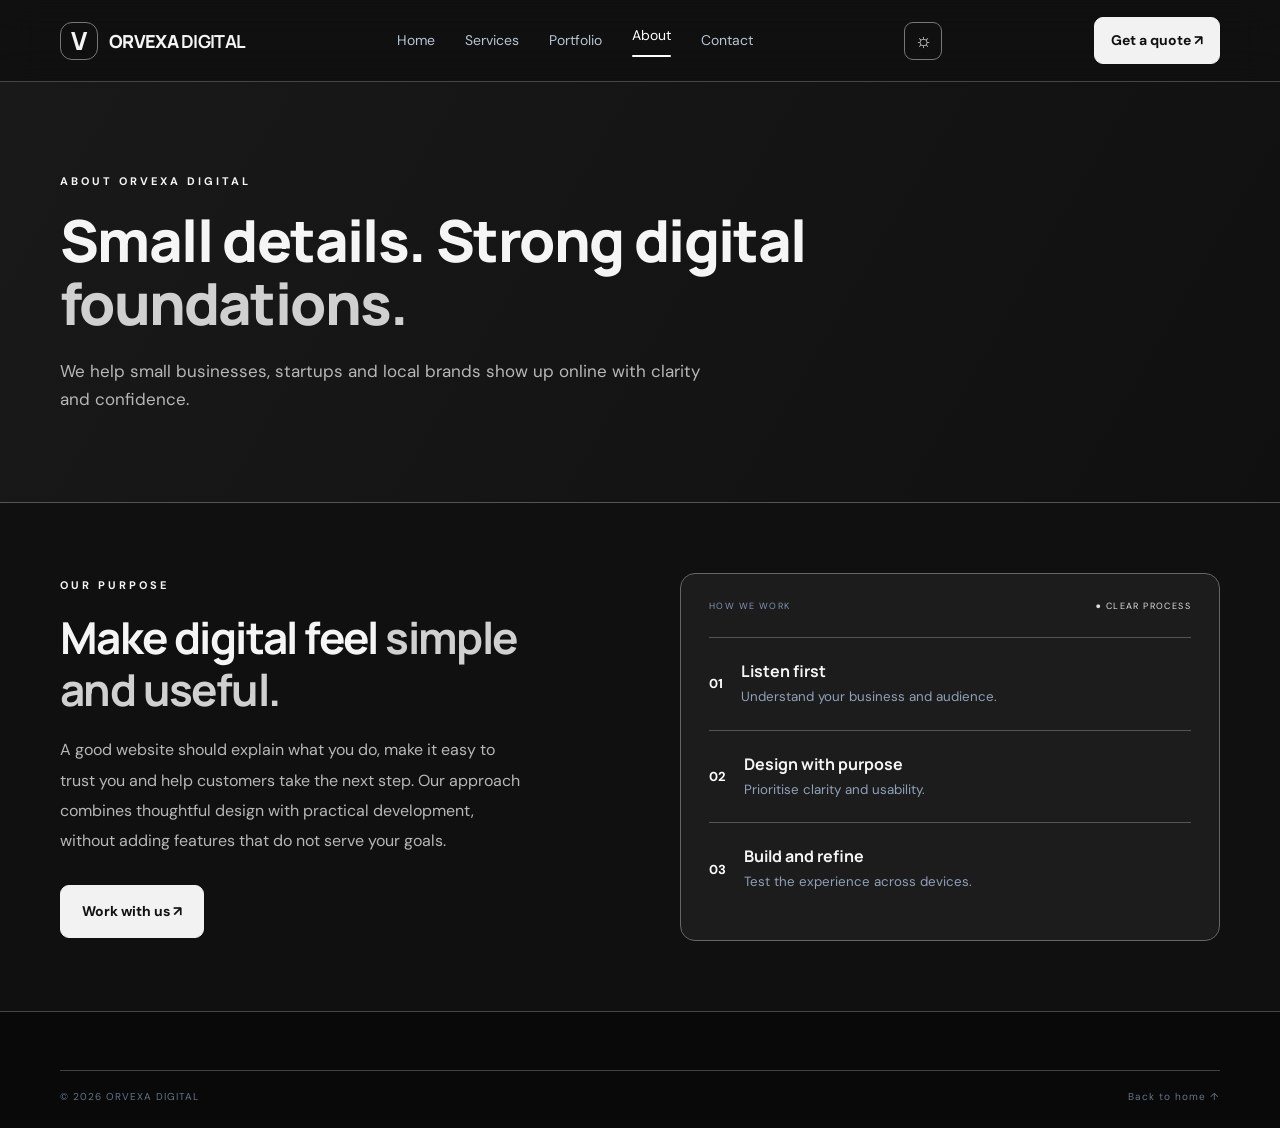
==== commit 6dbaf278: "Remove pricing navigation and update mobile styles" ====
--- a/about.html
+++ b/about.html
@@ -1,2 +1,2 @@
-<!doctype html><html lang="en"><head><meta charset="utf-8"><meta name="viewport" content="width=device-width, initial-scale=1"><meta name="description" content="Learn about ORVEXA DIGITAL and our practical approach to clear, user-friendly websites for growing businesses."><meta name="theme-color" content="#111111"><meta property="og:type" content="website"><meta property="og:site_name" content="ORVEXA DIGITAL"><meta property="og:title" content="Learn about ORVEXA DIGITAL and our practical approach to clear, user-friendly websites for growing businesses"><meta property="og:description" content="Learn about ORVEXA DIGITAL and our practical approach to clear, user-friendly websites for growing businesses."><meta property="og:url" content="https://mobdev-jpg.github.io/business.web/about.html"><link rel="canonical" href="https://mobdev-jpg.github.io/business.web/about.html"><title>About | ORVEXA DIGITAL</title><link rel="stylesheet" href="style.css?v=20261104-live-code"><script src="script.js?v=20261104-live-code" defer></script></head><body><header class="site-header"><div class="container nav-wrap"><a class="brand" href="index.html"><span class="brand-mark">V</span><span>ORVEXA <b>DIGITAL</b></span></a><button class="menu-toggle" aria-label="Open menu" aria-expanded="false">☰</button><nav class="nav-links"><a href="index.html">Home</a><a href="services.html">Services</a><a href="portfolio.html">Portfolio</a><a class="active" href="about.html">About</a><a href="pricing.html">Pricing</a><a href="contact.html">Contact</a></nav><button class="theme-toggle" type="button" aria-label="Switch to light theme" title="Switch theme">☼</button><a class="button button-small" href="contact.html">Get a quote ↗</a></div></header><main><section class="page-hero"><div class="container"><p class="eyebrow">ABOUT ORVEXA DIGITAL</p><h1>Small details. Strong digital <em>foundations.</em></h1><p>We help small businesses, startups and local brands show up online with clarity and confidence.</p></div></section><section class="content-section"><div class="container split-feature"><div><p class="eyebrow">OUR PURPOSE</p><h2>Make digital feel <em>simple and useful.</em></h2><p class="muted">A good website should explain what you do, make it easy to trust you and help customers take the next step. Our approach combines thoughtful design with practical development, without adding features that do not serve your goals.</p><a class="button" href="contact.html">Work with us ↗</a></div><div class="feature-panel"><div class="feature-panel-top"><span>HOW WE WORK</span><span class="live-dot">● CLEAR PROCESS</span></div><div class="feature-line"><b>01</b><div><strong>Listen first</strong><small>Understand your business and audience.</small></div></div><div class="feature-line"><b>02</b><div><strong>Design with purpose</strong><small>Prioritise clarity and usability.</small></div></div><div class="feature-line"><b>03</b><div><strong>Build and refine</strong><small>Test the experience across devices.</small></div></div></div></div></section></main><footer class="site-footer"><div class="container footer-bottom"><span>© <span data-year></span> ORVEXA DIGITAL</span><a href="index.html">Back to home ↑</a></div></footer>
+<!doctype html><html lang="en"><head><meta charset="utf-8"><meta name="viewport" content="width=device-width, initial-scale=1"><meta name="description" content="Learn about ORVEXA DIGITAL and our practical approach to clear, user-friendly websites for growing businesses."><meta name="theme-color" content="#111111"><meta property="og:type" content="website"><meta property="og:site_name" content="ORVEXA DIGITAL"><meta property="og:title" content="Learn about ORVEXA DIGITAL and our practical approach to clear, user-friendly websites for growing businesses"><meta property="og:description" content="Learn about ORVEXA DIGITAL and our practical approach to clear, user-friendly websites for growing businesses."><meta property="og:url" content="https://mobdev-jpg.github.io/business.web/about.html"><link rel="canonical" href="https://mobdev-jpg.github.io/business.web/about.html"><title>About | ORVEXA DIGITAL</title><link rel="stylesheet" href="style.css?v=20261106-mobile-v3"><script src="script.js?v=20261104-services-final-v2" defer></script></head><body><header class="site-header"><div class="container nav-wrap"><a class="brand" href="index.html"><span class="brand-mark">V</span><span>ORVEXA <b>DIGITAL</b></span></a><button class="menu-toggle" aria-label="Open menu" aria-expanded="false">☰</button><nav class="nav-links"><a href="index.html">Home</a><a href="services.html">Services</a><a href="portfolio.html">Portfolio</a><a class="active" href="about.html">About</a><a href="contact.html">Contact</a></nav><button class="theme-toggle" type="button" aria-label="Switch to light theme" title="Switch theme">☼</button><a class="button button-small" href="contact.html">Get a quote ↗</a></div></header><main><section class="page-hero"><div class="container"><p class="eyebrow">ABOUT ORVEXA DIGITAL</p><h1>Small details. Strong digital <em>foundations.</em></h1><p>We help small businesses, startups and local brands show up online with clarity and confidence.</p></div></section><section class="content-section"><div class="container split-feature"><div><p class="eyebrow">OUR PURPOSE</p><h2>Make digital feel <em>simple and useful.</em></h2><p class="muted">A good website should explain what you do, make it easy to trust you and help customers take the next step. Our approach combines thoughtful design with practical development, without adding features that do not serve your goals.</p><a class="button" href="contact.html">Work with us ↗</a></div><div class="feature-panel"><div class="feature-panel-top"><span>HOW WE WORK</span><span class="live-dot">● CLEAR PROCESS</span></div><div class="feature-line"><b>01</b><div><strong>Listen first</strong><small>Understand your business and audience.</small></div></div><div class="feature-line"><b>02</b><div><strong>Design with purpose</strong><small>Prioritise clarity and usability.</small></div></div><div class="feature-line"><b>03</b><div><strong>Build and refine</strong><small>Test the experience across devices.</small></div></div></div></div></section></main><footer class="site-footer"><div class="container footer-bottom"><span>© <span data-year></span> ORVEXA DIGITAL</span><a href="index.html">Back to home ↑</a></div></footer>
 </body></html>
--- a/style.css
+++ b/style.css
@@ -213,7 +213,7 @@
 @media(max-width:560px){.outcomes-grid,.process-grid{grid-template-columns:1fr}.outcome-card{min-height:0}.process-step{border-right:0;border-bottom:1px solid #555}.process-step:last-child{border-bottom:0}.process-step:nth-child(2){border-bottom:1px solid #555}}
 
 
-/* Live workspace video and refined browser-card hover interaction */
+
 .hero{isolation:isolate;background-color:#101010}
 .hero-work-video{position:absolute;inset:0;width:100%;height:100%;object-fit:cover;object-position:center 52%;z-index:0;filter:grayscale(1) brightness(.62);pointer-events:none}
 .hero-video-shade{position:absolute;inset:0;z-index:1;pointer-events:none;background:linear-gradient(90deg,rgba(0,0,0,.82) 0%,rgba(0,0,0,.67) 42%,rgba(0,0,0,.44) 100%),linear-gradient(0deg,rgba(0,0,0,.36),transparent 42%,rgba(0,0,0,.2))}
@@ -343,3 +343,1036 @@
 .hero-work-video{transition:opacity .45s ease}
 .hero-work-video.video-buffering{opacity:.12}
 .hero-work-video.video-failed{display:none}
+
+
+/* ORVEXA social-growth playground — organic clouds, thread lines and tactile tiles */
+.social-growth-section{position:relative;isolation:isolate;overflow:hidden;padding:112px 0 92px;background:radial-gradient(ellipse at 8% 18%,#333 0%,transparent 37%),radial-gradient(ellipse at 94% 55%,#292929 0%,transparent 32%),linear-gradient(145deg,#131313,#1c1c1c 50%,#111);border-top:1px solid #4c4c4c;border-bottom:1px solid #4c4c4c}
+.social-growth-inner{position:relative;z-index:2}
+.social-cloud{position:absolute;z-index:-1;pointer-events:none;border-radius:58% 42% 54% 46%/45% 57% 43% 55%;filter:blur(1px);opacity:.14}
+.social-cloud-a{width:470px;height:290px;right:-95px;top:85px;background:radial-gradient(ellipse at 35% 40%,#eee,#777 48%,transparent 72%);transform:rotate(-22deg)}
+.social-cloud-b{width:380px;height:240px;left:-170px;bottom:30px;background:radial-gradient(ellipse at 55% 40%,#ddd,#777 48%,transparent 72%);transform:rotate(24deg)}
+.social-thread-art{position:absolute;z-index:0;inset:6% -2% 0;width:104%;height:92%;fill:none;stroke:#fff;stroke-width:1.1;opacity:.13;pointer-events:none}
+.social-thread-art path:nth-child(2){stroke-width:.8;opacity:.72}
+.social-thread-art path:nth-child(3){stroke-width:.6;opacity:.5}
+.social-heading-row{display:grid;grid-template-columns:minmax(0,1.1fr) minmax(260px,.9fr);align-items:center;gap:50px;margin-bottom:48px}
+.social-heading-copy{max-width:650px}
+.social-heading-copy .eyebrow{color:#c9c9c9}
+.social-heading-copy h2{font-size:clamp(36px,5vw,58px);max-width:640px}
+.social-heading-copy h2 em{color:#bdbdbd}
+.social-lead{max-width:570px;margin:0 0 28px;color:#c0c0c0;font-size:16px;line-height:1.85}
+.social-orbit-card{position:relative;justify-self:center;width:min(100%,340px);padding:24px;border:1px solid #696969;border-radius:30px 12px 30px 12px;background:linear-gradient(145deg,#292929,#171717);box-shadow:0 28px 70px #0008;transform:rotate(3deg)}
+.social-orbit-label{font-size:8px;letter-spacing:2px;color:#aaa;font-weight:700}
+.social-orbit-ring{position:relative;display:grid;place-items:center;width:220px;height:220px;margin:12px auto 15px;border:1px solid #777;border-radius:50%;background:radial-gradient(circle,#333 0 35%,transparent 36%);box-shadow:inset 0 0 0 15px #ffffff08,inset 0 0 0 44px #ffffff05}
+.social-orbit-ring:before,.social-orbit-ring:after{content:"";position:absolute;inset:17px;border:1px dashed #777;border-radius:50%}
+.social-orbit-ring:after{inset:44px;border-style:solid;border-color:#555}
+.social-orbit-ring>span,.social-orbit-ring>b,.social-orbit-ring>small{position:absolute;font-size:8px;letter-spacing:1.5px;color:#ddd}
+.social-orbit-ring>span:first-child{top:21px}
+.social-orbit-ring>span:nth-child(3){bottom:24px}
+.social-orbit-ring>b{left:-5px;top:50%;transform:translateY(-50%) rotate(-90deg)}
+.social-orbit-ring>small{right:-18px;top:50%;transform:translateY(-50%) rotate(90deg);font-size:7px}
+.social-orbit-ring>i{font-style:normal;font-size:54px;color:#eee;text-shadow:0 0 35px #fff4}
+.social-orbit-card>p{font-size:10px;color:#aaa;text-align:center;margin:0}
+.social-bento-grid{display:grid;grid-template-columns:repeat(12,minmax(0,1fr));gap:14px}
+.social-tile{position:relative;isolation:isolate;overflow:hidden;min-height:235px;padding:24px;border:1px solid #555;border-radius:18px;background:linear-gradient(145deg,#292929,#1b1b1b);box-shadow:0 18px 36px #0003;transition:transform .35s cubic-bezier(.2,.75,.25,1),border-color .3s,box-shadow .3s}
+.social-tile:before{content:"";position:absolute;z-index:-1;width:210px;height:210px;right:-72px;top:-85px;border-radius:46% 54% 58% 42%;background:radial-gradient(circle,#ffffff18,transparent 70%);transform:rotate(28deg)}
+.social-tile:after{content:"";position:absolute;z-index:-1;right:-34px;bottom:-62px;width:180px;height:130px;border:1px solid #ffffff16;border-radius:50%;transform:rotate(-22deg);box-shadow:0 0 0 13px #ffffff05,0 0 0 27px #ffffff04}
+.social-tile:hover{transform:translateY(-7px) rotate(-.35deg);border-color:#aaa;box-shadow:0 28px 52px #0007}
+.social-tile-index{display:block;color:#aaa;font-size:8px;font-weight:700;letter-spacing:1.8px}
+.social-tile h3{max-width:390px;font-size:22px;line-height:1.2;margin:26px 0 9px;color:#f4f4f4}
+.social-tile p{max-width:440px;color:#b5b5b5;font-size:12px;line-height:1.8;margin:0}
+.social-tile-large{grid-column:span 7;min-height:275px;border-radius:28px 15px 28px 15px}
+.social-tile-reels{grid-column:span 5;min-height:275px;border-radius:15px 28px 15px 28px;background:linear-gradient(145deg,#303030,#181818)}
+.social-tile-publish,.social-tile-community,.social-tile-ads{grid-column:span 4;min-height:260px}
+.social-tile-content{background:linear-gradient(135deg,#333,#1b1b1b)}
+.social-tile-symbol{position:absolute;right:36px;top:44px;display:grid;place-items:center;width:86px;height:86px;border:1px solid #777;border-radius:42% 58% 56% 44%;background:#ffffff0a;font-size:42px;color:#eee;transform:rotate(-12deg)}
+.social-chip-row{display:flex;flex-wrap:wrap;gap:7px;margin-top:22px}
+.social-chip-row span{padding:6px 9px;border:1px solid #686868;border-radius:999px;color:#ddd;font-size:8px;letter-spacing:.4px}
+.reel-stack{display:flex;align-items:center;gap:8px;height:72px;margin-top:20px}
+.reel-stack i{display:grid;place-items:center;width:47px;height:65px;border:1px solid #777;border-radius:8px;background:linear-gradient(145deg,#575757,#202020);color:#eee;font-size:16px;font-style:normal;box-shadow:0 9px 17px #0006;transform:rotate(-8deg)}
+.reel-stack i:nth-child(2){height:76px;transform:rotate(3deg);background:linear-gradient(145deg,#777,#333)}
+.reel-stack i:nth-child(3){transform:rotate(11deg)}
+.social-tile-reels h3{margin-top:15px}
+.social-calendar-art{display:grid;grid-template-columns:repeat(3,1fr);gap:5px;max-width:210px;margin:21px 0 15px;padding:10px;border:1px solid #666;border-radius:10px;background:#1119}
+.social-calendar-art b{color:#aaa;font-size:7px;letter-spacing:1px}
+.social-calendar-art i{display:grid;place-items:center;min-height:34px;border-radius:5px;background:#444;color:#eee;font-size:7px;font-style:normal;font-weight:700;letter-spacing:.4px}
+.social-calendar-art i:nth-of-type(2){background:#686868;color:#fff}
+.social-chat-art{display:grid;gap:7px;max-width:240px;margin:22px 0 14px}
+.social-chat-art i,.social-chat-art b{display:block;width:max-content;max-width:100%;padding:8px 11px;border:1px solid #666;border-radius:11px 11px 11px 3px;background:#252525;color:#ddd;font-size:8px;font-weight:500;font-style:normal}
+.social-chat-art b{justify-self:end;border-radius:11px 11px 3px 11px;background:#eee;color:#111}
+.social-ads-art{display:flex;align-items:center;gap:11px;margin:25px 0 15px}
+.social-ads-art span{display:grid;place-items:center;width:46px;height:46px;border:1px solid #888;border-radius:13px;background:#eee;color:#111;font-size:13px;font-weight:800;transform:rotate(-8deg)}
+.social-ads-art b{font-size:8px;letter-spacing:1.3px;color:#ccc}
+.social-ads-art i{font-size:25px;font-style:normal;color:#fff}
+.social-tile-ads a{display:inline-block;margin-top:13px;font-size:10px;color:#fff;text-decoration:underline;text-underline-offset:4px}
+.social-package-strip{display:grid;grid-template-columns:1fr 1.4fr auto;align-items:center;gap:20px;margin-top:24px;padding:24px;border:1px solid #676767;border-radius:20px 9px 20px 9px;background:linear-gradient(110deg,#303030,#1b1b1b)}
+.social-package-strip .eyebrow{font-size:8px;color:#aaa;margin-bottom:6px}
+.social-package-strip h3{font-size:20px;margin:0 0 4px}
+.social-package-strip h3 em{color:#ccc;font-style:normal}
+.social-package-strip p{font-size:10px;color:#aaa;margin:0}
+.social-price-pills{display:flex;flex-wrap:wrap;gap:7px}
+.social-price-pills span{padding:8px 10px;border:1px solid #626262;border-radius:9px;color:#d0d0d0;font-size:9px;white-space:nowrap}
+.social-price-pills b{color:#fff}
+.social-package-link{font-size:10px;font-weight:700;color:#fff;white-space:nowrap}
+.social-package-link span{padding-left:8px}
+.social-disclaimer{margin:15px 2px 0;color:#909090;font-size:9px;line-height:1.7}
+.social-service-process{background:linear-gradient(135deg,#202020,#111);border-top:1px solid #444;border-bottom:1px solid #444}
+.social-service-process-inner{display:grid;grid-template-columns:.9fr 1.1fr;gap:60px;align-items:start}
+.social-service-process-inner h2{font-size:clamp(30px,4vw,42px)}
+.social-service-steps{display:grid;gap:0}
+.social-service-steps article{display:grid;grid-template-columns:42px 1fr;gap:15px;padding:17px 0;border-bottom:1px solid #4b4b4b}
+.social-service-steps article:first-child{padding-top:0}
+.social-service-steps article>b{display:grid;place-items:center;width:34px;height:34px;border:1px solid #777;border-radius:50%;color:#ddd;font-size:10px}
+.social-service-steps strong{font:700 14px Manrope;color:#eee}
+.social-service-steps p{margin:5px 0 0;color:#aaa;font-size:11px;line-height:1.7}
+.social-service-link{display:inline-flex;margin-top:8px}
+.social-card-note{display:block;color:#999;font-size:9px;line-height:1.6;margin-top:13px}
+.social-pricing-section{position:relative;overflow:hidden;background:radial-gradient(ellipse at 92% 5%,#303030,transparent 30%),#141414;border-top:1px solid #494949}
+.social-pricing-heading{display:grid;grid-template-columns:1fr minmax(220px,.55fr);align-items:end;gap:12px 50px;margin-bottom:32px}
+.social-pricing-heading .eyebrow{grid-column:1/-1;color:#bbb;margin-bottom:0}
+.social-pricing-heading h2{font-size:clamp(34px,4.5vw,52px);margin:0}
+.social-pricing-heading>p{font-size:12px;line-height:1.8;color:#aaa;margin:0}
+.social-pricing-note{grid-column:1/-1;display:flex;align-items:center;flex-wrap:wrap;gap:9px 15px;padding:12px 15px;border:1px solid #555;border-radius:10px;background:#222}
+.social-pricing-note span{font-size:8px;letter-spacing:1.4px;color:#aaa;font-weight:700}
+.social-pricing-note b{font-size:10px;color:#eee}
+.social-pricing-note small{font-size:9px;color:#999}
+.social-plan-grid{display:grid;grid-template-columns:repeat(3,minmax(0,1fr));gap:15px;align-items:stretch}
+.social-plan-card{display:flex;flex-direction:column;padding:23px;border:1px solid #555;border-radius:17px 10px 17px 10px;background:linear-gradient(145deg,#272727,#191919);min-width:0}
+.social-plan-featured{border-color:#aaa;box-shadow:0 14px 50px #0005;transform:translateY(-8px);background:linear-gradient(145deg,#363636,#1d1d1d)}
+.social-plan-top{display:flex;align-items:center;justify-content:space-between;gap:8px;color:#999;font-size:8px;font-weight:700;letter-spacing:1.2px}
+.social-plan-stamp{border:1px solid #777;border-radius:999px;padding:5px 7px;color:#eee;font-size:7px}
+.social-plan-card h3{font-size:25px;margin:24px 0 5px}
+.social-plan-for{min-height:52px;color:#aaa;font-size:10px;line-height:1.7;margin:0}
+.social-plan-card .price{font-size:31px;margin:14px 0 5px;color:#fff}
+.social-plan-card .price small{font-size:10px;color:#aaa}
+.social-plan-card ul{display:grid;gap:10px;list-style:none;padding:15px 0 20px;margin:0;border-top:1px solid #484848;color:#ccc;font-size:10px;line-height:1.55}
+.social-plan-card li{position:relative;padding-left:18px}
+.social-plan-card li:before{content:"✓";position:absolute;left:0;color:#eee;font-weight:700}
+.social-plan-card .button{margin-top:auto;align-self:flex-start}
+.social-addons-grid{display:grid;grid-template-columns:repeat(3,minmax(0,1fr));gap:12px;margin-top:18px}
+.social-addon-card{padding:20px;border:1px solid #505050;border-radius:13px;background:linear-gradient(145deg,#242424,#191919)}
+.social-addon-card .eyebrow{font-size:8px;color:#aaa;margin-bottom:13px}
+.social-addon-card h3{font-size:16px;margin-bottom:8px}
+.social-addon-card>strong{font:800 20px Manrope;color:#eee}
+.social-addon-card>strong small{font:500 9px 'DM Sans',sans-serif;color:#aaa}
+.social-addon-card p{font-size:10px;line-height:1.75;color:#aaa;margin:9px 0 0}
+.social-scope-panel{display:grid;grid-template-columns:.65fr 1.35fr;gap:28px;margin-top:18px;padding:24px;border:1px solid #555;border-radius:14px;background:#1c1c1c}
+.social-scope-panel .eyebrow{font-size:8px;color:#aaa;margin-bottom:9px}
+.social-scope-panel h3{font-size:19px;margin:0}
+.social-scope-panel ul{display:grid;gap:8px;margin:0;padding-left:17px;color:#aaa;font-size:10px;line-height:1.7}
+@media(hover:hover) and (prefers-reduced-motion:no-preference){
+ .social-orbit-card{animation:social-card-drift 8s ease-in-out infinite}
+ .social-cloud-a{animation:social-cloud-drift 14s ease-in-out infinite alternate}
+ .social-cloud-b{animation:social-cloud-drift 17s ease-in-out -4s infinite alternate-reverse}
+}
+@keyframes social-card-drift{0%,100%{transform:rotate(3deg) translateY(0)}50%{transform:rotate(1deg) translateY(-8px)}}
+@keyframes social-cloud-drift{0%{translate:0 0;rotate:-5deg}100%{translate:20px -12px;rotate:7deg}}
+body[data-theme="light"] .social-growth-section{background:radial-gradient(ellipse at 8% 18%,#e1e1e1 0%,transparent 37%),radial-gradient(ellipse at 94% 55%,#ededed 0%,transparent 32%),linear-gradient(145deg,#f3f3f3,#fff 50%,#eee);border-color:#ccc}
+body[data-theme="light"] .social-cloud{opacity:.32}
+body[data-theme="light"] .social-thread-art{stroke:#222;opacity:.1}
+body[data-theme="light"] .social-heading-copy .eyebrow{color:#444}
+body[data-theme="light"] .social-lead{color:#4a4a4a}
+body[data-theme="light"] .social-orbit-card{background:linear-gradient(145deg,#fff,#e6e6e6);border-color:#aaa;box-shadow:0 28px 60px #0002}
+body[data-theme="light"] .social-orbit-label,body[data-theme="light"] .social-orbit-ring>span,body[data-theme="light"] .social-orbit-ring>b,body[data-theme="light"] .social-orbit-ring>small{color:#333}
+body[data-theme="light"] .social-orbit-ring{border-color:#777;background:radial-gradient(circle,#ddd 0 35%,transparent 36%)}
+body[data-theme="light"] .social-orbit-card>p{color:#555}
+body[data-theme="light"] .social-tile,body[data-theme="light"] .social-tile-reels,body[data-theme="light"] .social-tile-content{background:linear-gradient(145deg,#fff,#eee);border-color:#bbb;box-shadow:0 18px 36px #0001}
+body[data-theme="light"] .social-tile h3{color:#171717}
+body[data-theme="light"] .social-tile p{color:#555}
+body[data-theme="light"] .social-tile-index{color:#555}
+body[data-theme="light"] .social-chip-row span{border-color:#aaa;color:#333}
+body[data-theme="light"] .social-package-strip{background:linear-gradient(110deg,#f4f4f4,#ddd);border-color:#aaa}
+body[data-theme="light"] .social-package-strip h3,body[data-theme="light"] .social-package-link,body[data-theme="light"] .social-price-pills b{color:#111}
+body[data-theme="light"] .social-package-strip p,body[data-theme="light"] .social-price-pills span{color:#555}
+body[data-theme="light"] .social-price-pills span{border-color:#aaa}
+body[data-theme="light"] .social-disclaimer{color:#666}
+body[data-theme="light"] .social-service-process{background:linear-gradient(135deg,#eee,#fafafa);border-color:#ccc}
+body[data-theme="light"] .social-service-steps article{border-color:#ccc}
+body[data-theme="light"] .social-service-steps article>b{border-color:#888;color:#333}
+body[data-theme="light"] .social-service-steps strong{color:#171717}
+body[data-theme="light"] .social-service-steps p,body[data-theme="light"] .social-card-note{color:#555}
+body[data-theme="light"] .social-pricing-section{background:radial-gradient(ellipse at 92% 5%,#e0e0e0,transparent 30%),#f5f5f5;border-color:#ccc}
+body[data-theme="light"] .social-pricing-heading .eyebrow,body[data-theme="light"] .social-pricing-note span{color:#555}
+body[data-theme="light"] .social-pricing-heading>p{color:#555}
+body[data-theme="light"] .social-pricing-note{background:#eee;border-color:#bbb}
+body[data-theme="light"] .social-pricing-note b{color:#111}
+body[data-theme="light"] .social-pricing-note small{color:#555}
+body[data-theme="light"] .social-plan-card{background:linear-gradient(145deg,#fff,#f1f1f1);border-color:#bbb}
+body[data-theme="light"] .social-plan-featured{border-color:#555;box-shadow:0 14px 45px #0001}
+body[data-theme="light"] .social-plan-top,body[data-theme="light"] .social-plan-stamp{color:#555;border-color:#999}
+body[data-theme="light"] .social-plan-card h3,body[data-theme="light"] .social-plan-card .price{color:#111}
+body[data-theme="light"] .social-plan-for,body[data-theme="light"] .social-plan-card ul{color:#555}
+body[data-theme="light"] .social-plan-card ul{border-color:#ccc}
+body[data-theme="light"] .social-plan-card li:before{color:#222}
+body[data-theme="light"] .social-addon-card,body[data-theme="light"] .social-scope-panel{background:#eee;border-color:#bbb}
+body[data-theme="light"] .social-addon-card h3,body[data-theme="light"] .social-scope-panel h3{color:#171717}
+body[data-theme="light"] .social-addon-card>strong{color:#111}
+body[data-theme="light"] .social-addon-card p,body[data-theme="light"] .social-scope-panel ul{color:#555}
+@media(max-width:980px){
+ .social-heading-row{gap:25px}
+ .social-package-strip{grid-template-columns:1fr 1fr}
+ .social-package-link{grid-column:1/-1}
+ .social-tile-large{grid-column:span 7}
+ .social-tile-reels{grid-column:span 5}
+ .social-tile-publish,.social-tile-community,.social-tile-ads{grid-column:span 4}
+ .social-plan-grid{gap:10px}
+ .social-plan-card{padding:18px}
+}
+@media(max-width:720px){
+ .social-growth-section{padding:75px 0 66px}
+ .social-heading-row{grid-template-columns:1fr;gap:22px}
+ .social-orbit-card{width:min(100%,300px);justify-self:end;margin-right:18px}
+ .social-bento-grid{grid-template-columns:repeat(2,minmax(0,1fr));gap:10px}
+ .social-tile-large,.social-tile-reels,.social-tile-publish,.social-tile-community,.social-tile-ads{grid-column:span 1;min-height:245px;padding:17px}
+ .social-tile-large{grid-column:1/-1;min-height:245px}
+ .social-tile h3{font-size:18px;margin-top:20px}
+ .social-tile p{font-size:10px}
+ .social-tile-symbol{width:62px;height:62px;right:15px;top:36px;font-size:30px}
+ .social-package-strip{grid-template-columns:1fr;padding:18px}
+ .social-package-link{grid-column:auto}
+ .social-price-pills{gap:6px}
+ .social-price-pills span{font-size:8px;padding:7px}
+ .social-service-process-inner{grid-template-columns:1fr;gap:28px}
+ .social-pricing-heading{grid-template-columns:1fr;gap:11px}
+ .social-pricing-heading .eyebrow,.social-pricing-note{grid-column:auto}
+ .social-plan-grid{grid-template-columns:1fr;gap:13px}
+ .social-plan-featured{transform:none}
+ .social-plan-for{min-height:0}
+ .social-addons-grid{grid-template-columns:1fr}
+ .social-scope-panel{grid-template-columns:1fr;gap:15px}
+}
+@media(max-width:460px){
+ .social-bento-grid{grid-template-columns:1fr}
+ .social-tile-large,.social-tile-reels,.social-tile-publish,.social-tile-community,.social-tile-ads{grid-column:auto;min-height:215px}
+ .social-tile-large{min-height:235px}
+ .social-calendar-art{max-width:170px}
+}
+@media(prefers-reduced-motion:reduce){.social-orbit-card,.social-cloud-a,.social-cloud-b{animation:none}}
+
+
+/* Make the rest of the site feel more tactile and less like flat boxes */
+.outcomes-grid{gap:17px}
+.outcome-card{position:relative;isolation:isolate;overflow:hidden;border-radius:25px 11px 25px 11px;background:linear-gradient(145deg,#2a2a2a,#181818);box-shadow:0 16px 35px #0003;transition:transform .3s ease,border-color .3s,box-shadow .3s}
+.outcome-card:after{content:"";position:absolute;z-index:-1;right:-58px;top:-70px;width:190px;height:170px;border:1px solid #ffffff20;border-radius:42% 58% 63% 37%;box-shadow:0 0 0 12px #ffffff05,0 0 0 27px #ffffff04;transform:rotate(24deg)}
+.outcome-card:nth-child(2){border-radius:11px 25px 11px 25px}
+.outcome-card:nth-child(3){border-radius:18px 18px 8px 28px}
+.outcome-card:hover{transform:translateY(-7px) rotate(-.6deg);border-color:#aaa;box-shadow:0 25px 45px #0006}
+.outcome-number{display:inline-grid;place-items:center;width:35px;height:35px;border:1px solid #777;border-radius:50%;background:#292929;color:#eee}
+.outcome-card h3{max-width:260px}
+.process-grid{gap:12px;border:0}
+.process-step{position:relative;overflow:hidden;border:1px solid #555;border-radius:16px 8px 16px 8px;background:linear-gradient(145deg,#242424,#181818);padding:22px;transition:transform .3s ease,border-color .3s,background .3s}
+.process-step:nth-child(even){border-radius:8px 16px 8px 16px;transform:translateY(10px)}
+.process-step:last-child{border-right:1px solid #555}
+.process-step:after{content:"";position:absolute;width:100px;height:100px;right:-40px;bottom:-48px;border:1px solid #ffffff20;border-radius:50%;box-shadow:0 0 0 12px #ffffff05}
+.process-step:hover{transform:translateY(-4px);border-color:#aaa}
+.process-step:nth-child(even):hover{transform:translateY(4px)}
+.process-step h3{margin:18px 0 9px}
+.service-card{position:relative;overflow:hidden;border-radius:19px 9px 19px 9px;box-shadow:0 14px 30px #0002}
+.service-card:after{content:"";position:absolute;pointer-events:none;right:-47px;top:-53px;width:120px;height:110px;border:1px solid #ffffff16;border-radius:43% 57% 61% 39%;box-shadow:0 0 0 11px #ffffff04}
+.service-card:hover{transform:translateY(-8px) rotate(-.3deg);border-color:#aaa;box-shadow:0 22px 42px #0006}
+.content-card{border-radius:19px 9px 19px 9px;box-shadow:0 12px 30px #0002}
+body[data-theme="light"] .outcome-card{background:linear-gradient(145deg,#fff,#ededed);box-shadow:0 16px 35px #0001}
+body[data-theme="light"] .outcome-card:after,body[data-theme="light"] .process-step:after,body[data-theme="light"] .service-card:after{border-color:#00000016}
+body[data-theme="light"] .outcome-number{background:#eee;color:#222;border-color:#999}
+body[data-theme="light"] .process-step{background:linear-gradient(145deg,#fff,#eee);border-color:#bbb}
+body[data-theme="light"] .process-step:last-child{border-right:1px solid #bbb}
+body[data-theme="light"] .service-card,body[data-theme="light"] .content-card{box-shadow:0 12px 30px #0001}
+@media(max-width:800px){.process-grid{gap:10px}.process-step,.process-step:nth-child(even){transform:none}.process-step:last-child{border-right:1px solid #555}}
+@media(max-width:560px){.process-step{border-right:1px solid #555!important}.process-step:nth-child(even):hover{transform:translateY(-4px)}}
+@media(prefers-reduced-motion:reduce){.outcome-card,.process-step,.service-card{transition:none}}
+
+
+/* Five-card service row on wide screens; centred final card on tablets */
+@media(min-width:901px){.service-grid{grid-template-columns:repeat(5,minmax(0,1fr));gap:12px}.service-card{padding:21px 16px}.service-card h3{font-size:16px}.service-card p{font-size:11px}.service-details{font-size:9px}}
+@media(min-width:681px) and (max-width:900px){.service-grid>.service-card:last-child:nth-child(odd){grid-column:1/-1;justify-self:center;width:calc(50% - 8px)}}
+@media(max-width:680px){.service-grid>.service-card:last-child:nth-child(odd){grid-column:auto;width:auto}}
+
+
+/* Services page: linked horizontal category bracket and social plan grouping */
+.service-main-section{padding-top:44px}
+.service-track-nav{display:grid;grid-template-columns:minmax(180px,1fr) minmax(80px,.28fr) minmax(220px,1fr);align-items:center;gap:12px;max-width:900px;margin:0 auto 42px;padding:13px 16px;border:1px solid #555;border-radius:15px;background:linear-gradient(100deg,#252525,#171717);box-shadow:0 16px 34px #0003}
+.service-track-link{display:grid;grid-template-columns:32px minmax(0,1fr);grid-template-rows:auto auto;align-items:center;column-gap:10px;padding:8px 10px;border-radius:9px;transition:background .2s,border-color .2s}
+.service-track-link>span{grid-row:1/3;display:grid;place-items:center;width:30px;height:30px;border:1px solid #666;border-radius:50%;color:#eee;font-size:9px}
+.service-track-link strong{font:700 11px Manrope,sans-serif;color:#f1f1f1}
+.service-track-link small{color:#999;font-size:8px;letter-spacing:.5px}
+.service-track-link:hover,.service-track-link.is-active{background:#333}
+.service-track-link.is-active>span{background:#eee;color:#111;border-color:#eee}
+.service-track-bridge{height:1px;background:#777;position:relative}
+.service-track-bridge:before,.service-track-bridge:after{content:"";position:absolute;top:-5px;width:1px;height:11px;background:#777}
+.service-track-bridge:before{left:0}.service-track-bridge:after{right:0}
+.service-category-heading{margin:0 0 23px}
+.service-category-heading h2{font-size:clamp(27px,3.2vw,38px)}
+.website-plan-bridge{display:flex;align-items:center;gap:13px;margin:56px 0 0;color:#aaa;font-size:8px;font-weight:700;letter-spacing:1.7px}
+.website-plan-bridge i{height:1px;flex:1;background:#666}
+.website-plan-bridge b{display:grid;place-items:center;width:28px;height:28px;border:1px solid #777;border-radius:50%;color:#fff;font-size:13px}
+.service-social-section{position:relative;overflow:hidden;background:radial-gradient(ellipse at 90% 10%,#333,transparent 33%),linear-gradient(145deg,#1b1b1b,#101010);border-top:1px solid #555;border-bottom:1px solid #555}
+.service-social-heading{display:grid;grid-template-columns:minmax(0,1fr) auto;align-items:end;gap:35px;margin-bottom:32px}
+.service-social-heading>div:first-child{max-width:690px}
+.service-social-heading .eyebrow{color:#bbb}
+.service-social-heading h2{font-size:clamp(34px,4.4vw,50px);margin:0 0 12px}
+.service-social-heading>div:first-child>p:last-child{max-width:620px;color:#aaa;font-size:13px;line-height:1.85;margin:0}
+.social-platform-stack{display:flex;align-items:center;flex-wrap:wrap;justify-content:flex-end;gap:7px;padding:13px;border:1px solid #555;border-radius:13px;background:#222}
+.social-platform-stack span{padding:7px 9px;border-radius:6px;background:#333;color:#eee;font-size:8px;font-weight:700;letter-spacing:.8px}
+.social-platform-stack b{color:#888;font-size:11px}
+.service-social-package-intro{display:flex;justify-content:space-between;align-items:center;gap:18px;margin:0 0 15px;padding-top:15px;border-top:1px solid #555}
+.service-social-package-intro>span{font-size:9px;font-weight:700;letter-spacing:1.6px;color:#bbb}
+.service-social-package-intro p{font-size:10px;color:#999;margin:0}
+.service-social-section .social-plan-grid{margin-top:0}
+.service-social-section .social-plan-card{height:100%}
+.service-social-section .social-plan-card ul{flex:1}
+.service-social-section .social-addons-grid{margin-top:18px}
+.service-social-section .social-scope-panel{margin-top:18px}
+body[data-theme="light"] .service-track-nav{background:linear-gradient(100deg,#fff,#eee);border-color:#bbb;box-shadow:0 16px 34px #0001}
+body[data-theme="light"] .service-track-link strong{color:#151515}
+body[data-theme="light"] .service-track-link small{color:#666}
+body[data-theme="light"] .service-track-link>span{border-color:#999;color:#222}
+body[data-theme="light"] .service-track-link:hover,body[data-theme="light"] .service-track-link.is-active{background:#e0e0e0}
+body[data-theme="light"] .service-track-link.is-active>span{background:#222;color:#fff}
+body[data-theme="light"] .service-track-bridge,body[data-theme="light"] .service-track-bridge:before,body[data-theme="light"] .service-track-bridge:after{background:#777}
+body[data-theme="light"] .website-plan-bridge{color:#555}
+body[data-theme="light"] .website-plan-bridge i{background:#aaa}
+body[data-theme="light"] .website-plan-bridge b{border-color:#555;color:#222}
+body[data-theme="light"] .service-social-section{background:radial-gradient(ellipse at 90% 10%,#e2e2e2,transparent 33%),linear-gradient(145deg,#f5f5f5,#eee);border-color:#ccc}
+body[data-theme="light"] .service-social-heading .eyebrow,body[data-theme="light"] .service-social-package-intro>span{color:#444}
+body[data-theme="light"] .service-social-heading>div:first-child>p:last-child,body[data-theme="light"] .service-social-package-intro p{color:#555}
+body[data-theme="light"] .social-platform-stack{background:#eee;border-color:#bbb}
+body[data-theme="light"] .social-platform-stack span{background:#ddd;color:#111}
+body[data-theme="light"] .service-social-package-intro{border-color:#ccc}
+body[data-theme="light"] .service-social-process{background:linear-gradient(135deg,#eee,#fafafa);border-color:#ccc}
+@media(max-width:760px){
+ .service-track-nav{grid-template-columns:1fr;gap:5px;max-width:540px;padding:10px;margin-bottom:31px}
+ .service-track-bridge{height:12px;width:1px;margin-left:25px;background:#777}
+ .service-track-bridge:before,.service-track-bridge:after{display:none}
+ .service-social-heading{grid-template-columns:1fr;gap:17px}
+ .social-platform-stack{justify-content:flex-start;width:max-content;max-width:100%}
+ .service-social-package-intro{align-items:flex-start;flex-direction:column;gap:5px}
+ .website-plan-bridge{gap:7px;font-size:7px}
+}
+@media(prefers-reduced-motion:reduce){.service-track-link{transition:none}}
+
+
+/* Horizontal divider for website-only pricing */
+.website-pricing-divider{display:flex;align-items:center;gap:14px;margin:0 0 22px;padding-bottom:12px;border-bottom:1px solid #666;color:#aaa;font-size:9px;font-weight:700;letter-spacing:1.7px}
+.website-pricing-divider i{height:1px;flex:1;background:#666}
+.website-pricing-divider b{display:grid;place-items:center;width:28px;height:28px;border:1px solid #777;border-radius:50%;color:#eee;font-size:9px}
+body[data-theme="light"] .website-pricing-divider{color:#555;border-color:#bbb}
+body[data-theme="light"] .website-pricing-divider i{background:#aaa}
+body[data-theme="light"] .website-pricing-divider b{border-color:#777;color:#222}
+
+
+.service-platform-note{margin:-5px 0 18px;color:#999;font-size:10px;line-height:1.7}
+body[data-theme="light"] .service-platform-note{color:#555}
+
+
+/* Contact form delivery choices: avoid triggering the operating-system mailto chooser */
+.contact-send-options{display:grid;grid-template-columns:repeat(3,minmax(0,1fr));gap:10px;padding:20px;border:1px solid #555;border-radius:14px;background:linear-gradient(145deg,#252525,#171717);box-shadow:0 14px 34px #0004}
+.contact-send-options[hidden]{display:none}
+.contact-send-heading{grid-column:1/-1}
+.contact-send-heading .eyebrow{margin-bottom:7px}
+.contact-send-heading h3{font-size:21px;margin:0 0 6px;color:#f4f4f4}
+.contact-send-heading p{font-size:12px;color:#aaa;margin:0 0 8px}
+.contact-send-option{display:flex;min-width:0;flex-direction:column;align-items:flex-start;gap:6px;padding:15px 13px;border:1px solid #555;border-radius:10px;background:#202020;transition:transform .2s,border-color .2s,background .2s}
+.contact-send-option:hover{transform:translateY(-3px);border-color:#aaa;background:#2b2b2b}
+.contact-send-icon{display:grid;place-items:center;width:31px;height:31px;border-radius:9px;background:#383838;color:#fff;font-size:17px}
+.contact-send-option strong{font-size:13px;color:#fff}
+.contact-send-option small{font-size:10px;line-height:1.4;color:#aaa}
+.contact-send-footnote{grid-column:1/-1;margin:0;color:#999;font-size:10px;line-height:1.6}
+.contact-channel-links{display:grid;gap:8px}
+.contact-channel-links a{display:inline-flex;align-items:center;gap:8px;width:max-content;max-width:100%;color:#e6e6e6;font-size:12px}
+body[data-theme="light"] .contact-send-options{background:linear-gradient(145deg,#f7f7f7,#e9e9e9);border-color:#bbb}
+body[data-theme="light"] .contact-send-heading h3,body[data-theme="light"] .contact-send-option strong{color:#111}
+body[data-theme="light"] .contact-send-heading p,body[data-theme="light"] .contact-send-option small,body[data-theme="light"] .contact-send-footnote{color:#555}
+body[data-theme="light"] .contact-send-option{background:#fff;border-color:#ccc}
+body[data-theme="light"] .contact-send-icon{background:#eee;color:#111}
+@media(max-width:680px){.contact-send-options{grid-template-columns:1fr;padding:15px}.contact-send-heading,.contact-send-footnote{grid-column:auto}.contact-send-option{display:grid;grid-template-columns:34px 1fr;align-items:center;column-gap:10px}.contact-send-icon{grid-row:span 2}.contact-send-option strong,.contact-send-option small{grid-column:2}}
+
+
+/* Centered contact app chooser modal */
+.contact-modal-backdrop[hidden]{display:none!important}
+.contact-modal-backdrop{position:fixed;inset:0;z-index:1000;display:grid;place-items:center;padding:24px;background:rgba(0,0,0,.76);backdrop-filter:blur(9px);-webkit-backdrop-filter:blur(9px);animation:contact-backdrop-in .2s ease both}
+.contact-modal{position:relative;width:min(100%,540px);max-height:min(88vh,760px);overflow:auto;padding:30px;border:1px solid #626262;border-radius:22px;background:linear-gradient(150deg,#252525 0%,#171717 62%,#111 100%);box-shadow:0 35px 110px rgba(0,0,0,.72),0 0 0 1px rgba(255,255,255,.035);color:#f5f5f5;animation:contact-modal-in .24s cubic-bezier(.2,.75,.25,1) both;outline:none}
+.contact-modal-close{position:absolute;top:17px;right:17px;display:grid;place-items:center;width:36px;height:36px;border:1px solid #555;border-radius:50%;background:#2c2c2c;color:#eee;font-size:23px;line-height:1;cursor:pointer;transition:transform .2s,border-color .2s,background .2s}
+.contact-modal-close:hover{transform:rotate(90deg);border-color:#aaa;background:#3a3a3a}
+.contact-modal-topline{display:flex;align-items:center;gap:10px;padding-bottom:24px;border-bottom:1px solid #ffffff18;color:#aaa;font-size:9px;font-weight:800;letter-spacing:1.7px}
+.contact-modal-topline i{color:#777;font-style:normal;padding:0 3px}
+.contact-modal-mark{display:grid;place-items:center;width:29px;height:29px;border:1px solid #777;border-radius:9px;color:#fff;font:800 19px Manrope,sans-serif;letter-spacing:-1px}
+.contact-modal-heading{padding:25px 42px 19px 0}
+.contact-modal-heading .eyebrow{margin:0 0 9px;color:#aaa;font-size:9px;letter-spacing:2px}
+.contact-modal-heading h3{margin:0 0 9px;color:#fff;font:800 clamp(25px,4vw,32px)/1.15 Manrope,sans-serif;letter-spacing:-1.1px}
+.contact-modal-heading p{max-width:420px;margin:0;color:#aaa;font-size:13px;line-height:1.65}
+.contact-modal-options{display:grid;gap:11px}
+.contact-modal-option{display:flex;align-items:center;gap:15px;min-width:0;padding:14px 16px;border:1px solid #464646;border-radius:14px;background:linear-gradient(110deg,#282828,#202020);text-decoration:none;transition:transform .2s,border-color .2s,background .2s,box-shadow .2s}
+.contact-modal-option:hover{transform:translateY(-2px);border-color:#888;background:linear-gradient(110deg,#303030,#242424);box-shadow:0 12px 26px #0005}
+.contact-app-logo{position:relative;display:grid;flex:0 0 49px;place-items:center;width:49px;height:49px;border:1px solid #ffffff12;border-radius:13px;background:#fff;overflow:hidden}
+.contact-app-logo img{display:block;width:31px;height:31px;object-fit:contain}
+.whatsapp-logo{background:#12291d;border-color:#285b3e}
+.whatsapp-logo img,.whatsapp-business-logo img{filter:none}
+.whatsapp-business-logo{background:#12291d;border-color:#285b3e}
+.whatsapp-business-logo img{width:30px;height:30px}
+.whatsapp-business-logo i{position:absolute;right:2px;bottom:2px;display:grid;place-items:center;width:18px;height:18px;border:2px solid #12291d;border-radius:50%;background:#25D366;color:#073b1d;font-size:15px;font-weight:900;font-style:normal;line-height:1}
+.gmail-logo{background:#fff;border-color:#dedede}
+.gmail-logo img{width:34px;height:34px}
+.contact-app-copy{display:grid;flex:1;min-width:0;gap:3px}
+.contact-app-copy strong{color:#f5f5f5;font-size:14px;font-weight:750;letter-spacing:-.1px}
+.contact-app-copy small{color:#a5a5a5;font-size:11px;line-height:1.45}
+.contact-app-arrow{display:grid;flex:0 0 30px;place-items:center;width:30px;height:30px;border:1px solid #555;border-radius:50%;color:#ddd;font-size:15px;transition:transform .2s,background .2s}
+.contact-modal-option:hover .contact-app-arrow{transform:translate(2px,-2px);background:#3a3a3a}
+.contact-modal-footer{display:flex;align-items:center;justify-content:space-between;gap:14px;margin-top:21px;padding-top:17px;border-top:1px solid #ffffff18}
+.contact-modal-footer span{display:flex;align-items:center;gap:8px;color:#999;font-size:10px;line-height:1.5}
+.contact-modal-footer span i{flex:0 0 7px;width:7px;height:7px;border-radius:50%;background:#25D366;box-shadow:0 0 10px #25D36666}
+.contact-modal-footer button{flex:0 0 auto;padding:9px 13px;border:1px solid #555;border-radius:8px;background:#252525;color:#eee;font:600 11px 'DM Sans',sans-serif;cursor:pointer}
+.contact-modal-footer button:hover{border-color:#aaa;background:#333}
+body.contact-modal-open{overflow:hidden}
+@keyframes contact-backdrop-in{from{opacity:0}to{opacity:1}}
+@keyframes contact-modal-in{from{opacity:0;transform:translateY(12px) scale(.975)}to{opacity:1;transform:translateY(0) scale(1)}}
+body[data-theme="light"] .contact-modal{background:linear-gradient(150deg,#fff,#f1f1f1);border-color:#c9c9c9;color:#111;box-shadow:0 35px 110px #0003}
+body[data-theme="light"] .contact-modal-topline{color:#666;border-color:#ddd}
+body[data-theme="light"] .contact-modal-mark{color:#111;border-color:#999}
+body[data-theme="light"] .contact-modal-heading h3,body[data-theme="light"] .contact-app-copy strong{color:#111}
+body[data-theme="light"] .contact-modal-heading p,body[data-theme="light"] .contact-app-copy small,body[data-theme="light"] .contact-modal-footer span{color:#666}
+body[data-theme="light"] .contact-modal-option{border-color:#d2d2d2;background:linear-gradient(110deg,#fff,#f6f6f6)}
+body[data-theme="light"] .contact-modal-option:hover{border-color:#999;background:#fff;box-shadow:0 12px 26px #0001}
+body[data-theme="light"] .contact-app-arrow{border-color:#ccc;color:#444}
+body[data-theme="light"] .contact-modal-footer{border-color:#ddd}
+body[data-theme="light"] .contact-modal-close,body[data-theme="light"] .contact-modal-footer button{background:#fff;color:#222;border-color:#ccc}
+body[data-theme="light"] .contact-modal-close:hover,body[data-theme="light"] .contact-modal-footer button:hover{background:#eee;border-color:#999}
+@media(max-width:560px){
+ .contact-modal-backdrop{padding:13px}
+ .contact-modal{padding:23px 18px 18px;border-radius:18px;max-height:92vh}
+ .contact-modal-topline{padding-bottom:18px}
+ .contact-modal-heading{padding:21px 36px 17px 0}
+ .contact-modal-option{gap:12px;padding:12px}
+ .contact-app-logo{flex-basis:44px;width:44px;height:44px}
+ .contact-app-copy strong{font-size:13px}
+ .contact-app-copy small{font-size:10px}
+ .contact-modal-footer{align-items:flex-start;flex-direction:column}
+}
+@media(prefers-reduced-motion:reduce){.contact-modal-backdrop,.contact-modal{animation:none}.contact-modal-option,.contact-modal-close,.contact-app-arrow{transition:none}}
+
+
+/* Homepage service grid: four visible cards with a stable show-more control */
+@media(min-width:901px){#home-service-grid{grid-template-columns:repeat(4,minmax(0,1fr))}}
+#home-service-grid>[data-extra-service][hidden]{display:none!important}
+.service-expand-wrap{display:flex;flex-direction:column;align-items:center;gap:7px;margin:26px auto 0}
+.service-expand-button{display:inline-flex;align-items:center;justify-content:center;gap:16px;min-width:190px;padding:12px 18px;border:1px solid #777;border-radius:999px;background:linear-gradient(110deg,#292929,#1b1b1b);color:#f3f3f3;font:700 12px 'DM Sans',sans-serif;letter-spacing:.2px;cursor:pointer;box-shadow:0 9px 24px #0003;transition:transform .2s ease,border-color .2s ease,background .2s ease,box-shadow .2s ease}
+.service-expand-button:hover{transform:translateY(-3px);border-color:#bbb;background:linear-gradient(110deg,#373737,#222);box-shadow:0 14px 30px #0005}
+.service-expand-button:focus-visible{outline:2px solid #fff;outline-offset:4px}
+.service-expand-icon{display:grid;place-items:center;width:23px;height:23px;border:1px solid #666;border-radius:50%;font-size:13px;line-height:1;transition:transform .2s ease}
+.service-expand-button[aria-expanded="true"] .service-expand-icon{transform:rotate(180deg)}
+.service-expand-note{margin:0;color:#888;font-size:10px;letter-spacing:.2px;text-align:center}
+.service-card-reveal{animation:service-card-appear .32s cubic-bezier(.2,.75,.25,1) both;animation-delay:calc(var(--service-reveal-order,0)*55ms)}
+@keyframes service-card-appear{from{opacity:0;transform:translateY(9px)}to{opacity:1;transform:translateY(0)}}
+body[data-theme="light"] .service-expand-button{background:linear-gradient(110deg,#fff,#eee);color:#111;border-color:#aaa;box-shadow:0 9px 24px #0001}
+body[data-theme="light"] .service-expand-button:hover{background:#fff;border-color:#555}
+body[data-theme="light"] .service-expand-button:focus-visible{outline-color:#111}
+body[data-theme="light"] .service-expand-icon{border-color:#aaa}
+body[data-theme="light"] .service-expand-note{color:#666}
+@media(max-width:900px){#home-service-grid{grid-template-columns:repeat(2,minmax(0,1fr))}}
+@media(max-width:680px){#home-service-grid{grid-template-columns:1fr}.service-expand-wrap{margin-top:20px}}
+@media(prefers-reduced-motion:reduce){.service-expand-button,.service-expand-icon{transition:none}.service-card-reveal{animation:none}}
+
+/* MOBILE-ONLY UI PASS — desktop styles above remain untouched */
+@media (max-width:680px), (pointer:coarse) {
+  html { scroll-padding-top:78px; }
+  body { overflow-x:hidden; padding-bottom:calc(84px + env(safe-area-inset-bottom)); }
+  .container { width:calc(100% - 32px); max-width:var(--max); }
+  .site-header {
+    height:66px;
+    -webkit-backdrop-filter:none;
+    backdrop-filter:none;
+    background:rgba(16,16,16,.98);
+  }
+  .nav-wrap { gap:9px; }
+  .brand { gap:8px; font-size:15px; letter-spacing:-.5px; }
+  .brand-mark { width:34px; height:34px; border-radius:10px; font-size:22px; }
+  .menu-toggle {
+    display:grid;
+    place-items:center;
+    width:42px;
+    height:42px;
+    margin:0 0 0 auto;
+    padding:0;
+    border:1px solid #686868;
+    border-radius:11px;
+    background:#202020;
+    color:#f5f5f5;
+    font-size:21px;
+    line-height:1;
+    cursor:pointer;
+  }
+  .theme-toggle { width:42px; height:42px; margin:0; border-radius:11px; font-size:18px; }
+  .nav-wrap>.button {
+    display:flex!important;
+    position:fixed;
+    left:16px;
+    right:16px;
+    bottom:calc(10px + env(safe-area-inset-bottom));
+    z-index:35;
+    width:auto;
+    min-height:51px;
+    padding:12px 18px;
+    border-radius:14px;
+    box-shadow:0 12px 32px #0009;
+    font-size:14px;
+  }
+  .nav-links {
+    display:none;
+    position:fixed;
+    top:74px;
+    left:16px;
+    right:16px;
+    z-index:80;
+    max-height:calc(100dvh - 158px);
+    overflow-y:auto;
+    overscroll-behavior:contain;
+    padding:12px;
+    border:1px solid #555;
+    border-radius:16px;
+    background:#191919;
+    box-shadow:0 22px 55px #000b;
+    flex-direction:row;
+    align-items:stretch;
+    gap:8px;
+  }
+  .nav-links.open { display:grid; grid-template-columns:repeat(2,minmax(0,1fr)); }
+  .nav-links a {
+    display:flex;
+    align-items:center;
+    min-height:45px;
+    padding:10px 12px;
+    border:1px solid #404040;
+    border-radius:10px;
+    background:#222;
+    color:#ddd;
+    font-size:13px;
+    line-height:1.3;
+  }
+  .nav-links a.active {
+    border-color:#aaa;
+    background:#eee;
+    color:#111;
+  }
+  .nav-links a.active:after { display:none; }
+  body[data-theme="light"] .site-header { background:rgba(255,255,255,.98); }
+  body[data-theme="light"] .menu-toggle { background:#f2f2f2; color:#111; border-color:#aaa; }
+  body[data-theme="light"] .nav-links { background:#f7f7f7; border-color:#bbb; box-shadow:0 22px 55px #0002; }
+  body[data-theme="light"] .nav-links a { background:#fff; color:#333; border-color:#ddd; }
+  body[data-theme="light"] .nav-links a.active { background:#171717; color:#fff; border-color:#171717; }
+  body[data-theme="light"] .nav-wrap>.button { background:#171717; color:#fff; border-color:#171717; }
+
+  .hero { padding:48px 0 18px; }
+  .hero-grid { grid-template-columns:minmax(0,1fr); gap:8px; }
+  .hero h1 { max-width:100%; font-size:clamp(35px,9vw,45px); line-height:1.06; letter-spacing:-1.25px; }
+  .hero-text { max-width:100%; font-size:14px; line-height:1.75; }
+  .eyebrow { font-size:9px; letter-spacing:2.1px; margin-bottom:12px; }
+  .button-row { gap:9px; margin-top:22px; }
+  .button-row .button { flex:1 1 145px; min-height:46px; padding:12px 14px; gap:10px; }
+  .hero-art { min-height:0; margin:18px 0 0; padding:4px 0 8px; }
+  .orbit { display:none; }
+  .code-card {
+    width:100%;
+    max-width:100%;
+    border-radius:14px;
+    transform:none;
+    box-shadow:0 14px 35px #0009;
+  }
+  .code-workspace { grid-template-columns:72px minmax(0,1fr); min-height:205px; }
+  .code-file-rail { gap:10px; padding:13px 6px; font-size:7px; }
+  .code-file-rail small { font-size:7px; letter-spacing:.8px; }
+  .code-file-rail strong,.code-file-rail>span { font-size:8px; }
+  .code-tabbar span { padding:0 7px; font-size:7px; }
+  .code-editor-body { grid-template-columns:21px minmax(0,1fr); min-height:150px; max-height:150px; padding:9px 6px 8px 0; }
+  .code-line-numbers,.code-stream { font-size:7.5px; line-height:1.65; }
+  .code-line-numbers { padding-right:5px; }
+  .code-caret { width:5px; height:10px; }
+  .code-editor-footer { padding:7px 8px; font-size:6px; }
+  .code-card-bottom { padding:9px 11px; }
+  .code-card-bottom>span:first-child { font-size:6px; }
+  .code-card-bottom strong { font-size:9px; }
+  .code-build-state { font-size:6px; }
+  .hero-coffee-cup { right:1%; bottom:2%; width:76px; opacity:.48; }
+  .hero-bottom { margin-top:27px; padding-top:15px; gap:8px 12px; font-size:7px; letter-spacing:1px; }
+  .section { padding:54px 0; }
+  .content-section { padding:48px 0; }
+  .section-heading { display:block; margin-bottom:22px; }
+  .section-heading h2,.page-hero h1 { font-size:clamp(29px,7.5vw,37px); line-height:1.12; letter-spacing:-1px; }
+  .section-heading .text-link { margin-top:12px; }
+  .page-hero { padding:48px 0 38px; }
+  .page-hero p:not(.eyebrow) { font-size:14px; line-height:1.75; }
+  .cta-section { padding:38px 0; }
+  .cta-box { padding:26px 21px; gap:19px; border-radius:16px; }
+  .cta-box h2 { font-size:clamp(27px,7vw,34px); line-height:1.15; }
+  .cta-box>.button { width:100%; min-height:47px; }
+  .service-grid,.content-grid { grid-template-columns:minmax(0,1fr); gap:13px; }
+  .service-card,.content-card { min-width:0; padding:20px 18px; border-radius:16px 9px 16px 9px; }
+  .service-card h3,.content-card h3 { font-size:18px; line-height:1.25; }
+  .service-card p,.content-card p,.content-card li { font-size:13px; line-height:1.7; overflow-wrap:anywhere; }
+  .service-details { gap:7px; margin-bottom:16px; font-size:11px; }
+  .card-icon { width:40px; height:40px; margin-bottom:18px; font-size:21px; }
+  .service-card:hover,.outcome-card:hover,.process-step:hover { transform:none; }
+  .content-card[id], [id] { scroll-margin-top:82px; }
+  .price-card .price { font-size:34px; }
+  .price-card ul { padding-left:17px; }
+  .price-card .button { width:100%; min-height:46px; }
+  .split-feature,.contact-layout { grid-template-columns:minmax(0,1fr); gap:20px; }
+  .feature-panel,.contact-info { padding:21px 18px; border-radius:14px; }
+  .feature-line { gap:12px; padding:17px 0; }
+  .feature-line strong { font-size:14px; }
+  .footer-grid { grid-template-columns:repeat(2,minmax(0,1fr)); gap:23px 17px; }
+  .footer-grid>div { min-width:0; overflow-wrap:anywhere; }
+  .footer-grid p,.footer-grid>div>a:not(.brand) { font-size:12px; }
+  .footer-bottom { padding-top:15px; font-size:9px; }
+
+  .service-main-section { padding-top:30px; }
+  .service-track-nav {
+    grid-template-columns:repeat(2,minmax(0,1fr));
+    gap:7px;
+    margin-bottom:27px;
+    padding:8px;
+    border-radius:13px;
+  }
+  .service-track-bridge { display:none; }
+  .service-track-link {
+    grid-template-columns:25px minmax(0,1fr);
+    column-gap:7px;
+    min-width:0;
+    padding:9px 7px;
+    border:1px solid transparent;
+  }
+  .service-track-link>span { width:24px; height:24px; font-size:8px; }
+  .service-track-link strong { font-size:9px; line-height:1.35; }
+  .service-track-link small { display:none; }
+  .service-category-heading { margin-bottom:18px; }
+  .website-plan-bridge { flex-wrap:wrap; justify-content:center; gap:7px; margin-top:36px; font-size:7px; letter-spacing:1px; }
+  .website-plan-bridge i { min-width:12px; }
+  .website-plan-bridge b { flex:0 0 25px; width:25px; height:25px; }
+  .service-social-section { padding-top:46px; padding-bottom:46px; }
+  .service-social-heading { grid-template-columns:minmax(0,1fr); gap:15px; margin-bottom:24px; }
+  .service-social-heading h2 { font-size:clamp(30px,8vw,39px); line-height:1.12; }
+  .service-social-heading>div:first-child>p:last-child { font-size:13px; line-height:1.75; }
+  .social-platform-stack { width:100%; justify-content:center; gap:5px; padding:10px 7px; }
+  .social-platform-stack span { padding:7px 6px; font-size:7px; letter-spacing:.5px; }
+  .service-social-package-intro { align-items:flex-start; flex-direction:column; gap:5px; padding-top:13px; }
+  .service-social-package-intro>span { font-size:8px; letter-spacing:1.1px; }
+  .service-social-package-intro p,.service-platform-note { font-size:11px; line-height:1.7; }
+  .social-plan-grid,.social-addons-grid { grid-template-columns:minmax(0,1fr); gap:12px; }
+  .social-plan-card { padding:20px 18px; border-radius:15px 9px 15px 9px; }
+  .social-plan-featured { transform:none; }
+  .social-plan-card h3 { margin-top:18px; font-size:23px; }
+  .social-plan-for { min-height:0; font-size:12px; }
+  .social-plan-card .price { font-size:31px; }
+  .social-plan-card ul { gap:9px; font-size:12px; line-height:1.6; padding:14px 0 18px; }
+  .social-plan-card .button { width:100%; min-height:46px; align-self:stretch; }
+  .social-addon-card { padding:18px; }
+  .social-addon-card p,.social-scope-panel ul { font-size:12px; line-height:1.7; }
+  .social-scope-panel { grid-template-columns:minmax(0,1fr); gap:12px; padding:19px 17px; }
+  .social-scope-panel h3 { font-size:19px; }
+  .social-service-process { padding-top:48px; padding-bottom:48px; }
+  .social-service-process-inner { grid-template-columns:minmax(0,1fr); gap:22px; }
+  .social-service-process-inner h2 { font-size:clamp(29px,7.5vw,36px); }
+  .social-service-steps article { grid-template-columns:34px minmax(0,1fr); gap:11px; padding:15px 0; }
+  .social-service-steps article>b { width:30px; height:30px; }
+  .social-service-steps p { font-size:12px; line-height:1.7; }
+
+  .outcomes-grid,.process-grid { grid-template-columns:minmax(0,1fr); gap:11px; }
+  .outcome-card,.process-step { min-height:0; padding:19px; border-radius:15px 9px 15px 9px; }
+  .process-step,.process-step:nth-child(even),.process-step:last-child { border:1px solid #555; transform:none; }
+  .process-step h3 { margin:12px 0 7px; font-size:17px; }
+  .process-step p,.outcome-card p { font-size:12px; }
+  body[data-theme="light"] .process-step,body[data-theme="light"] .process-step:last-child { border:1px solid #bbb; }
+  .reviews-layout { grid-template-columns:minmax(0,1fr); gap:13px; }
+  .reviews-summary { padding:18px; }
+  .review-card { padding:17px; }
+  .review-form { padding:17px; gap:14px; }
+  .review-form-actions { align-items:stretch; }
+  .review-form-actions .button,.review-form-actions .review-cancel { flex:1; min-height:44px; }
+  .review-label input,.review-label textarea,.contact-form input,.contact-form select,.contact-form textarea { font-size:16px; }
+  .contact-form { gap:14px; padding:18px; }
+  .contact-form label { font-size:12px; }
+  .contact-form input,.contact-form select,.contact-form textarea { padding:13px 12px; }
+  .contact-form>button { width:100%; min-height:48px; }
+  .contact-info { overflow-wrap:anywhere; }
+  .contact-modal-backdrop { padding:12px; }
+  .contact-modal { width:100%; max-height:calc(100dvh - 24px); overflow-y:auto; padding:22px 17px 17px; border-radius:17px; }
+  .contact-modal-heading { padding:19px 34px 15px 0; }
+  .contact-modal-heading h3 { font-size:25px; }
+  .contact-modal-option { min-height:65px; gap:11px; padding:11px; }
+  .contact-modal-footer { align-items:flex-start; flex-direction:column; gap:10px; }
+  .contact-modal-footer button { min-height:40px; }
+  img,video,svg { max-width:100%; }
+  button,a { -webkit-tap-highlight-color:transparent; }
+}
+@media (max-width:380px) {
+  .container { width:calc(100% - 24px); }
+  .brand { font-size:13px; gap:6px; }
+  .brand-mark { width:31px; height:31px; font-size:20px; }
+  .nav-links.open { grid-template-columns:minmax(0,1fr); }
+  .nav-links { left:12px; right:12px; }
+  .nav-wrap>.button { left:12px; right:12px; }
+  .hero h1 { font-size:34px; }
+  .hero-art { margin-top:13px; }
+  .hero-coffee-cup { width:62px; right:0; bottom:0; }
+  .code-workspace { grid-template-columns:minmax(0,1fr); }
+  .code-file-rail { display:none; }
+  .code-editor-body { grid-template-columns:19px minmax(0,1fr); }
+  .code-line-numbers,.code-stream { font-size:7px; }
+  .service-track-nav { grid-template-columns:minmax(0,1fr); }
+  .service-track-link { grid-template-columns:27px minmax(0,1fr); }
+  .service-track-link small { display:block; font-size:8px; }
+  .social-platform-stack { flex-wrap:wrap; }
+  .footer-grid { grid-template-columns:minmax(0,1fr); }
+  .footer-grid>div { gap:8px; }
+  .contact-modal-topline { font-size:8px; letter-spacing:1.2px; }
+}
+
+/* Touch-device readability refinements: preserve visual style, improve legibility */
+@media (pointer:coarse) {
+  .hero-text,.page-hero p:not(.eyebrow),.service-card p,.content-card p,
+  .content-card li,.outcome-card p,.process-step p,.muted {
+    font-size:15px;
+    line-height:1.8;
+  }
+  .service-details { font-size:13px; line-height:1.7; }
+  .service-details li { padding-left:18px; }
+  .content-card h3,.service-card h3 { font-size:20px; line-height:1.3; }
+  .card-no,.process-step>span { font-size:10px; }
+  .social-plan-for,.social-addon-card p,.social-scope-panel ul,
+  .social-service-steps p { font-size:13px; line-height:1.75; }
+  .social-plan-card ul { font-size:13px; line-height:1.7; }
+  .social-plan-card .price small,.social-addon-card>strong small { font-size:12px; }
+  .service-social-heading>div:first-child>p:last-child { font-size:15px; line-height:1.8; }
+  .service-platform-note,.service-social-package-intro p { font-size:13px; line-height:1.75; }
+  .contact-form label { font-size:14px; }
+  .contact-info p { font-size:14px; line-height:1.8; }
+  .notice { font-size:12px; line-height:1.7; }
+  .code-stream,.code-line-numbers { font-size:8.5px; }
+}
+
+/* ORVEXA MOBILE EXPERIENCE — touch-primary devices only; desktop remains unchanged */
+@media (pointer:coarse) {
+  :root { scroll-padding-top:76px; }
+  html,body { max-width:100%; overflow-x:hidden; }
+  body {
+    font-size:16px;
+    line-height:1.75;
+    padding-bottom:calc(78px + env(safe-area-inset-bottom));
+  }
+  .container { width:calc(100% - 36px); max-width:var(--max); }
+  .site-header {
+    height:66px;
+    background:rgba(16,16,16,.98);
+    -webkit-backdrop-filter:none;
+    backdrop-filter:none;
+  }
+  .nav-wrap { gap:9px; }
+  .brand { gap:8px; font-size:15px; letter-spacing:-.45px; }
+  .brand-mark { width:34px; height:34px; border-radius:10px; font-size:22px; }
+  .menu-toggle {
+    display:grid;
+    place-items:center;
+    width:42px;
+    height:42px;
+    margin:0 0 0 auto;
+    padding:0;
+    border:1px solid #686868;
+    border-radius:11px;
+    background:#202020;
+    color:#f5f5f5;
+    font-size:21px;
+    line-height:1;
+  }
+  .theme-toggle { width:42px; height:42px; margin:0; border-radius:11px; }
+  .nav-wrap>.button {
+    display:flex!important;
+    position:fixed;
+    left:16px;
+    right:16px;
+    bottom:calc(10px + env(safe-area-inset-bottom));
+    z-index:35;
+    width:auto;
+    min-height:52px;
+    border-radius:14px;
+    font-size:14px;
+    box-shadow:0 12px 30px #0009;
+  }
+  .nav-links {
+    display:none;
+    position:fixed;
+    top:74px;
+    left:14px;
+    right:14px;
+    z-index:90;
+    max-height:calc(100dvh - 155px);
+    overflow-y:auto;
+    overscroll-behavior:contain;
+    padding:12px;
+    border:1px solid #555;
+    border-radius:16px;
+    background:#191919;
+    box-shadow:0 22px 55px #000b;
+    flex-direction:column;
+    align-items:stretch;
+    gap:8px;
+  }
+  .nav-links.open { display:grid; grid-template-columns:repeat(2,minmax(0,1fr)); }
+  .nav-links a {
+    display:flex;
+    align-items:center;
+    min-height:48px;
+    padding:11px 12px;
+    border:1px solid #404040;
+    border-radius:10px;
+    background:#222;
+    color:#e5e5e5;
+    font-size:14px;
+    line-height:1.3;
+  }
+  .nav-links a.active {
+    border-color:#aaa;
+    background:#eee;
+    color:#111;
+  }
+  .nav-links a.active:after { display:none; }
+  body[data-theme="light"] .site-header { background:rgba(255,255,255,.98); }
+  body[data-theme="light"] .menu-toggle { background:#f2f2f2; color:#111; border-color:#aaa; }
+  body[data-theme="light"] .nav-links { background:#f7f7f7; border-color:#bbb; box-shadow:0 22px 55px #0002; }
+  body[data-theme="light"] .nav-links a { background:#fff; color:#333; border-color:#ddd; }
+  body[data-theme="light"] .nav-links a.active { background:#171717; color:#fff; border-color:#171717; }
+  body[data-theme="light"] .nav-wrap>.button { background:#171717; color:#fff; border-color:#171717; }
+
+  .hero { padding:48px 0 20px; }
+  .hero-grid { grid-template-columns:minmax(0,1fr); gap:12px; }
+  .hero-copy { min-width:0; }
+  .hero h1 { max-width:100%; font-size:clamp(38px,9.5vw,48px); line-height:1.06; letter-spacing:-1.25px; }
+  .hero-text { max-width:100%; font-size:16px; line-height:1.8; }
+  .eyebrow { font-size:10px; letter-spacing:2px; margin-bottom:12px; }
+  .button-row { gap:10px; margin-top:22px; }
+  .button-row .button { flex:1 1 145px; min-height:48px; padding:12px 14px; gap:10px; font-size:13px; }
+  .hero-art { min-height:0; margin:18px 0 0; padding:4px 0 9px; }
+  .orbit { display:none; }
+  .code-card {
+    width:100%;
+    max-width:100%;
+    border-radius:14px;
+    transform:none;
+    box-shadow:0 14px 35px #0009;
+  }
+  .code-workspace { grid-template-columns:70px minmax(0,1fr); min-height:205px; }
+  .code-file-rail { gap:10px; padding:13px 6px; font-size:8px; }
+  .code-file-rail small { font-size:7px; letter-spacing:.8px; }
+  .code-file-rail strong,.code-file-rail>span { font-size:8px; }
+  .code-tabbar span { padding:0 7px; font-size:8px; }
+  .code-editor-body { grid-template-columns:21px minmax(0,1fr); min-height:150px; max-height:150px; padding:9px 6px 8px 0; }
+  .code-line-numbers,.code-stream { font-size:8px; line-height:1.65; }
+  .code-line-numbers { padding-right:5px; }
+  .code-card-bottom { padding:9px 11px; }
+  .hero-coffee-cup { right:1%; bottom:2%; width:74px; opacity:.48; }
+  .hero-bottom { margin-top:26px; padding-top:15px; gap:9px 13px; font-size:9px; letter-spacing:1px; }
+  .section { padding:54px 0; }
+  .content-section { padding:48px 0; }
+  .section-heading { display:block; margin-bottom:22px; }
+  .section-heading h2,.page-hero h1 {
+    font-size:clamp(30px,7.8vw,39px);
+    line-height:1.12;
+    letter-spacing:-1px;
+  }
+  .section-heading .text-link { display:inline-block; margin-top:13px; font-size:14px; }
+  .page-hero { padding:48px 0 39px; }
+  .page-hero p:not(.eyebrow) { font-size:16px; line-height:1.8; }
+  .cta-section { padding:38px 0; }
+  .cta-box { padding:26px 21px; gap:19px; border-radius:16px; }
+  .cta-box h2 { font-size:clamp(28px,7.5vw,36px); line-height:1.15; }
+  .cta-box>.button { width:100%; min-height:49px; }
+  .service-grid,.content-grid,#home-service-grid {
+    grid-template-columns:minmax(0,1fr)!important;
+    gap:14px;
+  }
+  .service-grid>.service-card:last-child:nth-child(odd) { grid-column:auto; width:auto; }
+  .service-card,.content-card {
+    min-width:0;
+    padding:21px 18px;
+    border-radius:16px 9px 16px 9px;
+  }
+  .service-card h3,.content-card h3 { font-size:21px; line-height:1.3; }
+  .service-card p,.content-card p,.content-card li,
+  .outcome-card p,.process-step p,.muted {
+    font-size:15px;
+    line-height:1.8;
+    overflow-wrap:anywhere;
+  }
+  .service-details { gap:8px; margin:0 0 17px; font-size:13px; line-height:1.7; }
+  .service-details li { padding-left:18px; }
+  .card-icon { width:42px; height:42px; margin-bottom:18px; font-size:22px; }
+  .service-card>a,.content-card .button { font-size:14px; }
+  .service-card:hover,.outcome-card:hover,.process-step:hover { transform:none; }
+  [id] { scroll-margin-top:82px; }
+  .split-feature,.contact-layout { grid-template-columns:minmax(0,1fr); gap:22px; }
+  .feature-panel,.contact-info { padding:21px 18px; border-radius:14px; }
+  .feature-line { gap:12px; padding:17px 0; }
+  .feature-line strong { font-size:15px; }
+  .feature-line small { font-size:13px; line-height:1.6; }
+  .footer-grid { grid-template-columns:minmax(0,1fr); gap:23px; }
+  .footer-grid>div { min-width:0; overflow-wrap:anywhere; }
+  .footer-grid p,.footer-grid>div>a:not(.brand) { font-size:14px; line-height:1.7; }
+  .footer-grid>div>b { font-size:14px; }
+  .footer-bottom { padding-top:15px; font-size:10px; }
+
+  /* Social growth homepage becomes a vertical mobile story, not a desktop bento */
+  .social-growth-section { padding:60px 0 52px; }
+  .social-heading-row { grid-template-columns:minmax(0,1fr); gap:20px; }
+  .social-heading-copy h2 { font-size:clamp(32px,8vw,40px); line-height:1.12; }
+  .social-lead { font-size:16px; line-height:1.8; }
+  .social-orbit-card { width:min(100%,310px); justify-self:center; margin:0 auto; }
+  .social-bento-grid { grid-template-columns:minmax(0,1fr)!important; gap:12px; }
+  .social-tile-large,.social-tile-reels,.social-tile-publish,
+  .social-tile-community,.social-tile-ads {
+    grid-column:1/-1!important;
+    min-height:0;
+    padding:22px;
+    border-radius:18px 10px 18px 10px;
+  }
+  .social-tile h3 { max-width:100%; font-size:22px; line-height:1.25; margin:19px 0 9px; }
+  .social-tile p { max-width:100%; font-size:14px; line-height:1.75; }
+  .social-tile-index { font-size:10px; letter-spacing:1.5px; }
+  .social-tile-symbol { width:58px; height:58px; right:18px; top:35px; font-size:28px; }
+  .social-chip-row { gap:7px; margin-top:17px; }
+  .social-chip-row span { font-size:10px; padding:7px 10px; }
+  .reel-stack { margin-top:15px; }
+  .social-calendar-art { max-width:230px; }
+  .social-package-strip { grid-template-columns:minmax(0,1fr); gap:13px; padding:20px; border-radius:16px 9px 16px 9px; }
+  .social-package-strip h3 { font-size:21px; }
+  .social-package-strip p { font-size:14px; line-height:1.7; }
+  .social-price-pills { gap:8px; }
+  .social-price-pills span { font-size:11px; padding:8px 10px; }
+  .social-package-link { font-size:13px; }
+  .social-disclaimer { font-size:11px; line-height:1.75; }
+  .social-growth-section .social-thread-art { opacity:.07; }
+  .social-cloud-a,.social-cloud-b { opacity:.1; }
+
+  .outcomes-grid,.process-grid { grid-template-columns:minmax(0,1fr)!important; gap:12px; }
+  .outcome-card,.process-step {
+    min-height:0;
+    padding:20px;
+    border-radius:15px 9px 15px 9px;
+  }
+  .process-step,.process-step:nth-child(even),.process-step:last-child {
+    border:1px solid #555;
+    transform:none;
+  }
+  .process-step h3 { margin:13px 0 8px; font-size:20px; }
+  .process-step>span,.outcome-number { font-size:11px; }
+  body[data-theme="light"] .process-step,body[data-theme="light"] .process-step:last-child { border:1px solid #bbb; }
+  .reviews-layout { grid-template-columns:minmax(0,1fr); gap:14px; }
+  .reviews-summary { padding:19px; }
+  .reviews-summary p,.review-card p,.reviews-empty p { font-size:14px; line-height:1.75; }
+  .reviews-list { grid-template-columns:minmax(0,1fr); }
+  .review-card { padding:18px; }
+  .review-form { padding:18px; gap:15px; }
+  .review-label { font-size:14px; }
+  .review-form-actions { align-items:stretch; }
+  .review-form-actions .button,.review-form-actions .review-cancel { flex:1; min-height:46px; }
+  .review-label input,.review-label textarea,.contact-form input,
+  .contact-form select,.contact-form textarea { font-size:16px; }
+  .contact-form { gap:15px; padding:19px; }
+  .contact-form label { font-size:14px; }
+  .contact-form input,.contact-form select,.contact-form textarea { padding:14px 12px; }
+  .contact-form>button { width:100%; min-height:50px; }
+  .contact-info { overflow-wrap:anywhere; }
+  .contact-info p { font-size:15px; line-height:1.8; }
+  .notice { font-size:12px; line-height:1.75; }
+
+  /* Service category navigation and all service packages */
+  .service-main-section { padding-top:30px; }
+  .service-track-nav {
+    grid-template-columns:repeat(2,minmax(0,1fr));
+    gap:7px;
+    margin-bottom:27px;
+    padding:8px;
+    border-radius:13px;
+  }
+  .service-track-bridge { display:none; }
+  .service-track-link {
+    grid-template-columns:25px minmax(0,1fr);
+    column-gap:7px;
+    min-width:0;
+    padding:10px 7px;
+    border:1px solid transparent;
+  }
+  .service-track-link>span { width:25px; height:25px; font-size:9px; }
+  .service-track-link strong { font-size:12px; line-height:1.35; }
+  .service-track-link small { display:none; }
+  .service-category-heading { margin-bottom:19px; }
+  .website-plan-bridge { flex-wrap:wrap; justify-content:center; gap:8px; margin-top:36px; font-size:9px; letter-spacing:1px; }
+  .website-plan-bridge i { min-width:12px; }
+  .website-plan-bridge b { flex:0 0 26px; width:26px; height:26px; }
+  .service-social-section { padding-top:47px; padding-bottom:48px; }
+  .service-social-heading { grid-template-columns:minmax(0,1fr); gap:16px; margin-bottom:24px; }
+  .service-social-heading h2 { font-size:clamp(32px,8vw,41px); line-height:1.12; }
+  .service-social-heading>div:first-child>p:last-child { font-size:15px; line-height:1.8; }
+  .social-platform-stack { width:100%; justify-content:center; flex-wrap:wrap; gap:6px; padding:11px 8px; }
+  .social-platform-stack span { padding:8px; font-size:10px; letter-spacing:.5px; }
+  .service-social-package-intro { align-items:flex-start; flex-direction:column; gap:6px; padding-top:14px; }
+  .service-social-package-intro>span { font-size:10px; letter-spacing:1.1px; }
+  .service-social-package-intro p,.service-platform-note { font-size:14px; line-height:1.75; }
+  .social-plan-grid,.social-addons-grid { grid-template-columns:minmax(0,1fr)!important; gap:13px; }
+  .social-plan-card { padding:21px 18px; border-radius:16px 9px 16px 9px; }
+  .social-plan-featured { transform:none; }
+  .social-plan-top { font-size:10px; }
+  .social-plan-stamp { font-size:9px; }
+  .social-plan-card h3 { margin-top:19px; font-size:25px; }
+  .social-plan-for { min-height:0; font-size:14px; line-height:1.75; }
+  .social-plan-card .price { font-size:34px; }
+  .social-plan-card ul { gap:10px; font-size:14px; line-height:1.7; padding:15px 0 19px; }
+  .social-plan-card .button { width:100%; min-height:49px; align-self:stretch; }
+  .social-addon-card { padding:19px; }
+  .social-addon-card .eyebrow { font-size:10px; }
+  .social-addon-card h3 { font-size:20px; }
+  .social-addon-card>strong { font-size:22px; }
+  .social-addon-card p,.social-scope-panel ul { font-size:14px; line-height:1.75; }
+  .social-scope-panel { grid-template-columns:minmax(0,1fr); gap:13px; padding:20px 17px; }
+  .social-scope-panel h3 { font-size:21px; }
+  .social-service-process { padding-top:49px; padding-bottom:49px; }
+  .social-service-process-inner { grid-template-columns:minmax(0,1fr); gap:23px; }
+  .social-service-process-inner h2 { font-size:clamp(30px,7.8vw,39px); }
+  .social-service-steps article { grid-template-columns:36px minmax(0,1fr); gap:12px; padding:16px 0; }
+  .social-service-steps article>b { width:32px; height:32px; font-size:11px; }
+  .social-service-steps strong { font-size:16px; }
+  .social-service-steps p { font-size:14px; line-height:1.75; }
+
+  .portfolio-visual { height:170px; }
+  .portfolio-visual span { font-size:23px; }
+  .price-card .price { font-size:36px; }
+  .price-card ul { padding-left:18px; }
+  .price-card .button { width:100%; min-height:48px; }
+  .contact-modal-backdrop { padding:12px; }
+  .contact-modal { width:100%; max-height:calc(100dvh - 24px); overflow-y:auto; padding:22px 17px 17px; border-radius:17px; }
+  .contact-modal-heading { padding:19px 34px 15px 0; }
+  .contact-modal-heading h3 { font-size:26px; }
+  .contact-modal-heading p { font-size:14px; }
+  .contact-modal-option { min-height:66px; gap:11px; padding:12px; }
+  .contact-app-copy strong { font-size:15px; }
+  .contact-app-copy small { font-size:12px; }
+  .contact-modal-footer { align-items:flex-start; flex-direction:column; gap:10px; }
+  .contact-modal-footer span { font-size:11px; }
+  .contact-modal-footer button { min-height:42px; }
+  img,video,svg { max-width:100%; }
+  button,a { -webkit-tap-highlight-color:transparent; }
+}
+@media (pointer:coarse) and (max-width:390px) {
+  .container { width:calc(100% - 28px); }
+  .brand { font-size:13px; gap:6px; }
+  .brand-mark { width:31px; height:31px; font-size:20px; }
+  .nav-links.open { grid-template-columns:minmax(0,1fr); }
+  .nav-links { left:12px; right:12px; }
+  .nav-wrap>.button { left:12px; right:12px; }
+  .hero h1 { font-size:37px; }
+  .code-workspace { grid-template-columns:minmax(0,1fr); }
+  .code-file-rail { display:none; }
+  .social-tile-large,.social-tile-reels,.social-tile-publish,
+  .social-tile-community,.social-tile-ads { padding:19px; }
+  .service-track-nav { grid-template-columns:minmax(0,1fr); }
+  .service-track-link { grid-template-columns:27px minmax(0,1fr); }
+  .service-track-link small { display:block; font-size:10px; }
+  .footer-grid { grid-template-columns:minmax(0,1fr); }
+  .contact-modal-topline { font-size:8px; letter-spacing:1.2px; }
+}
+
